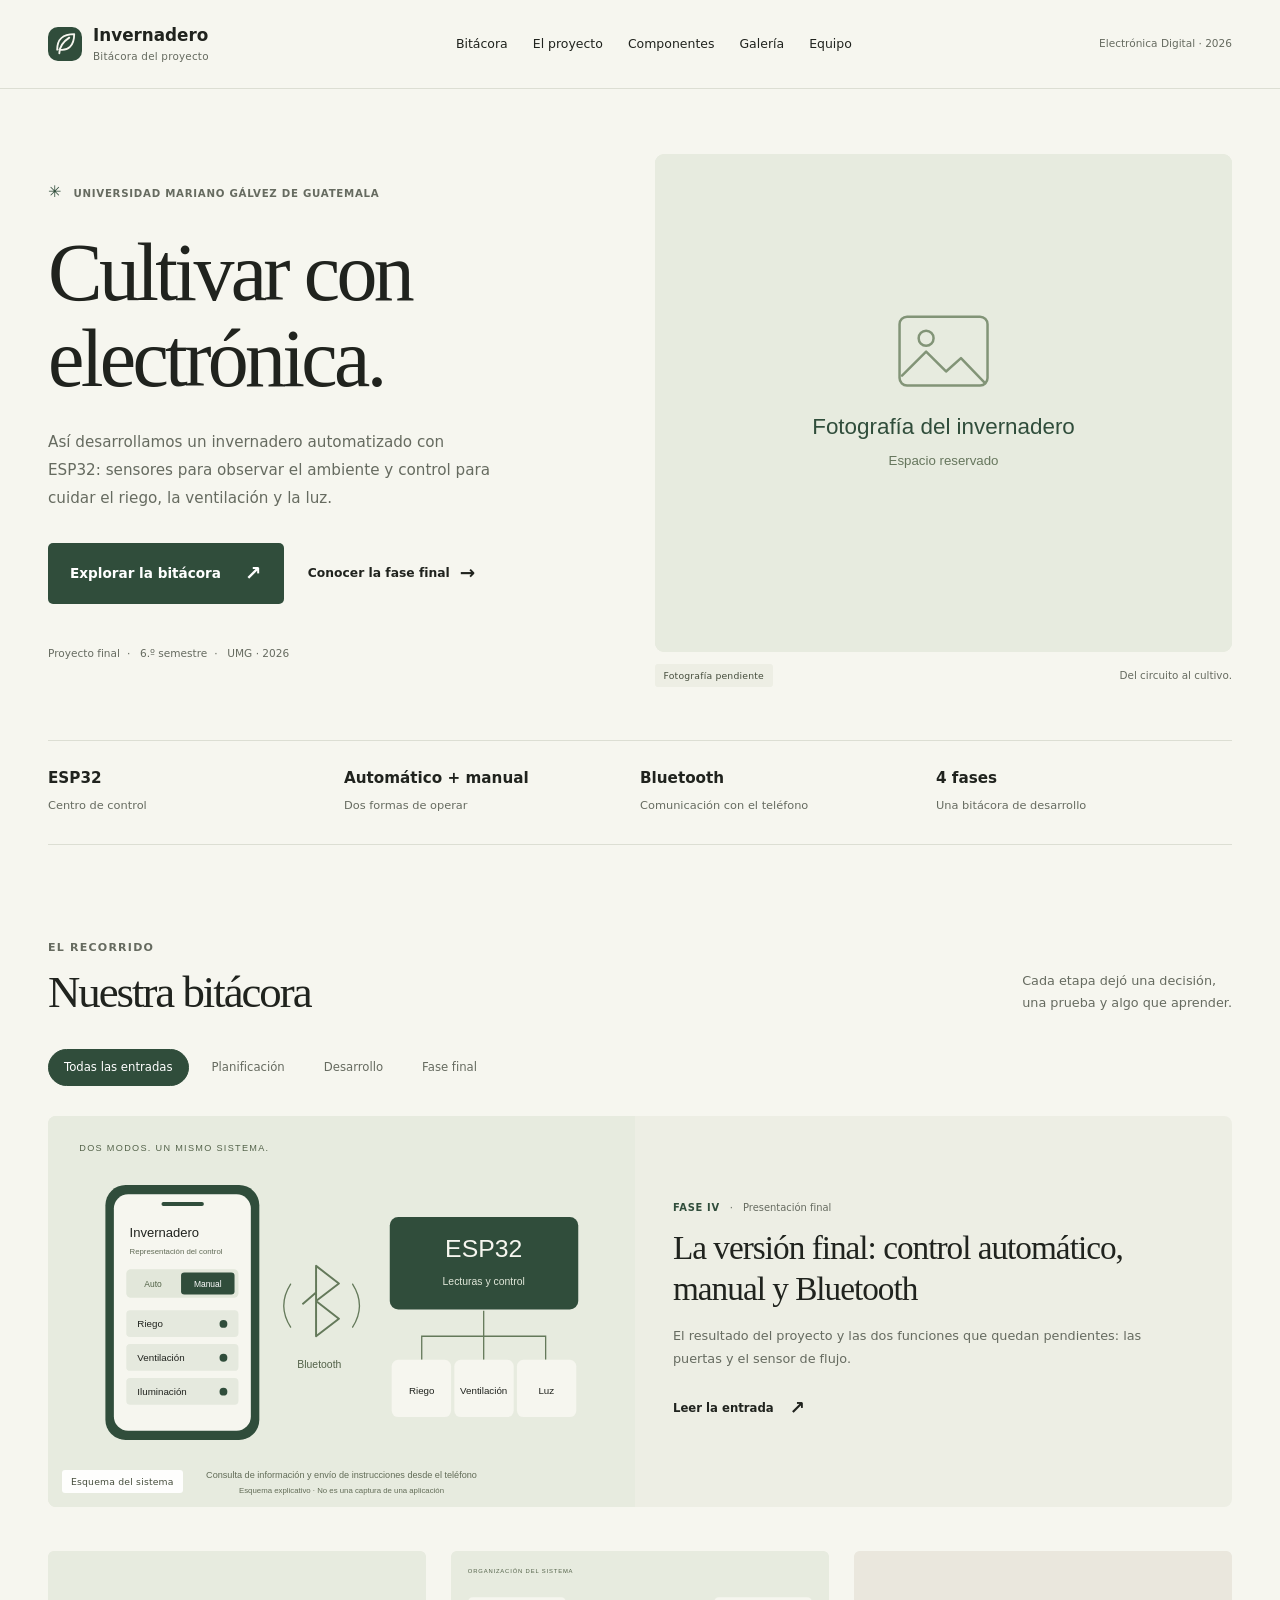
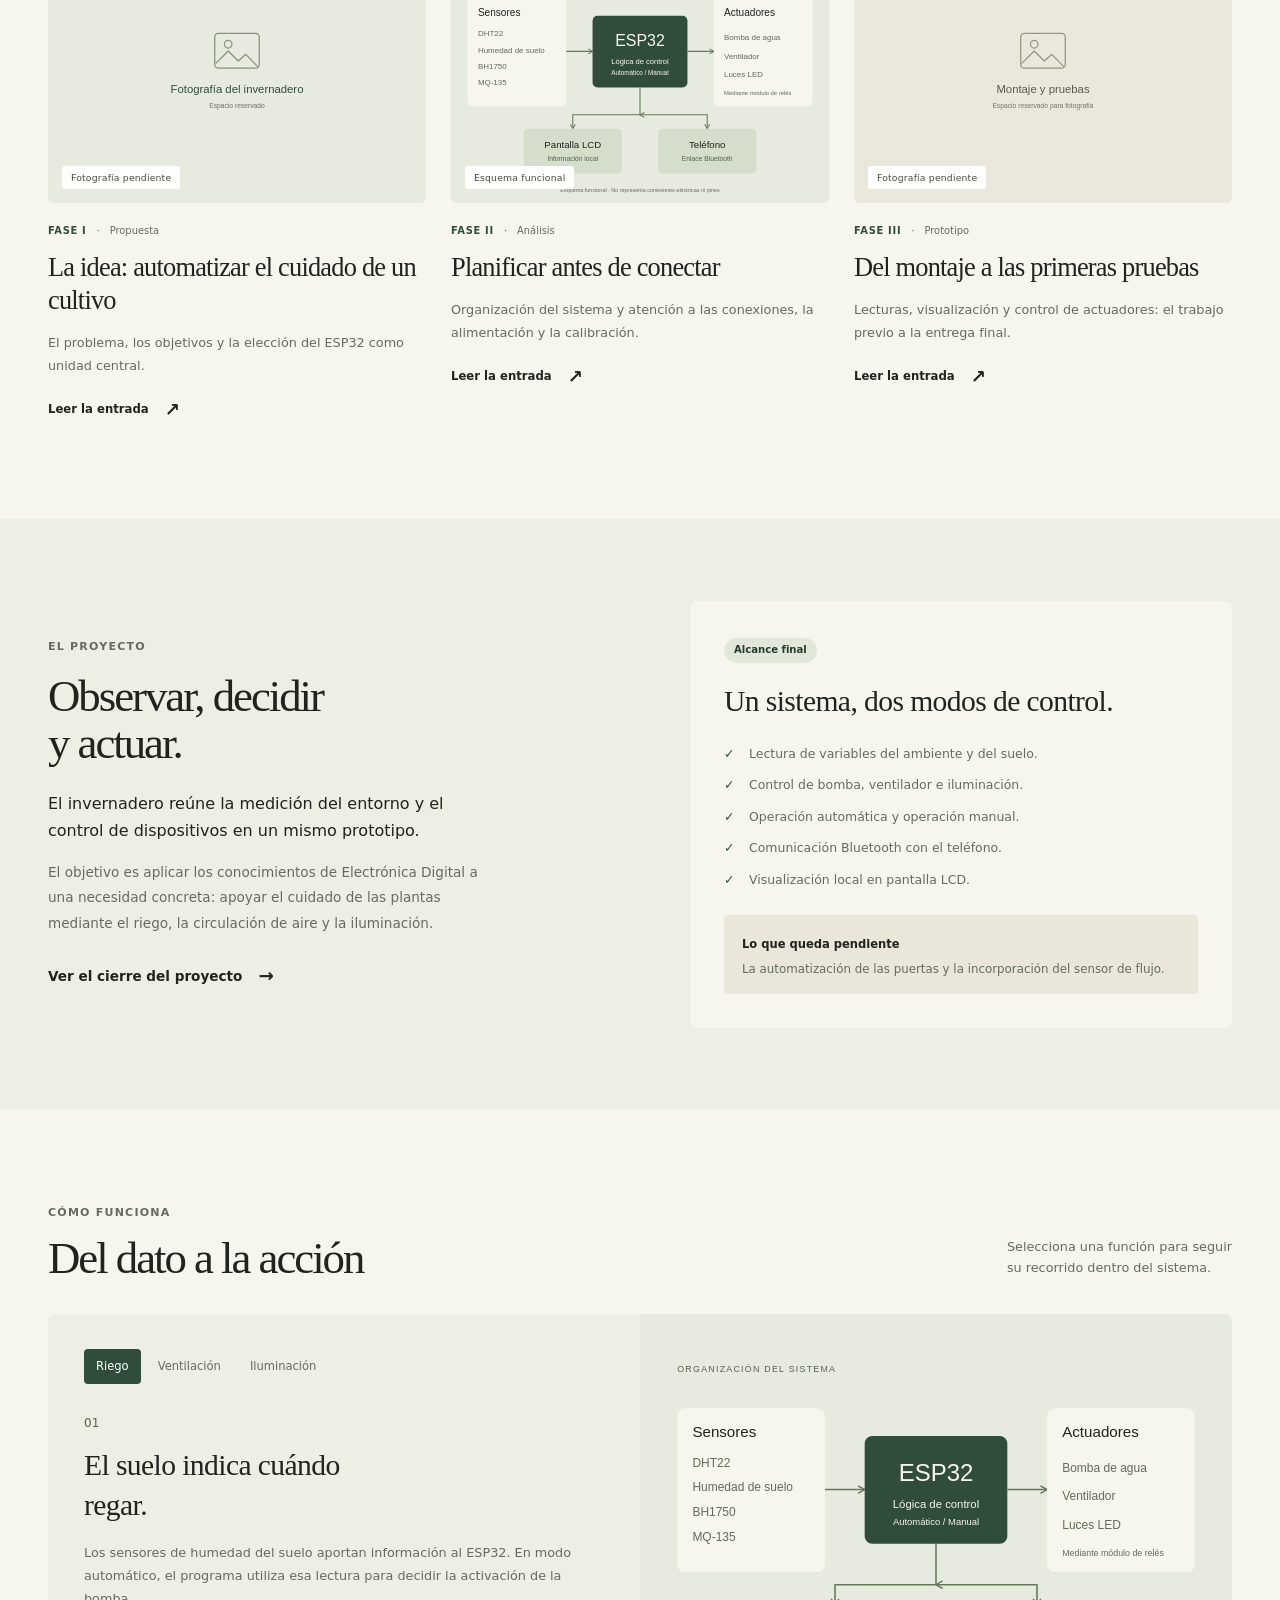
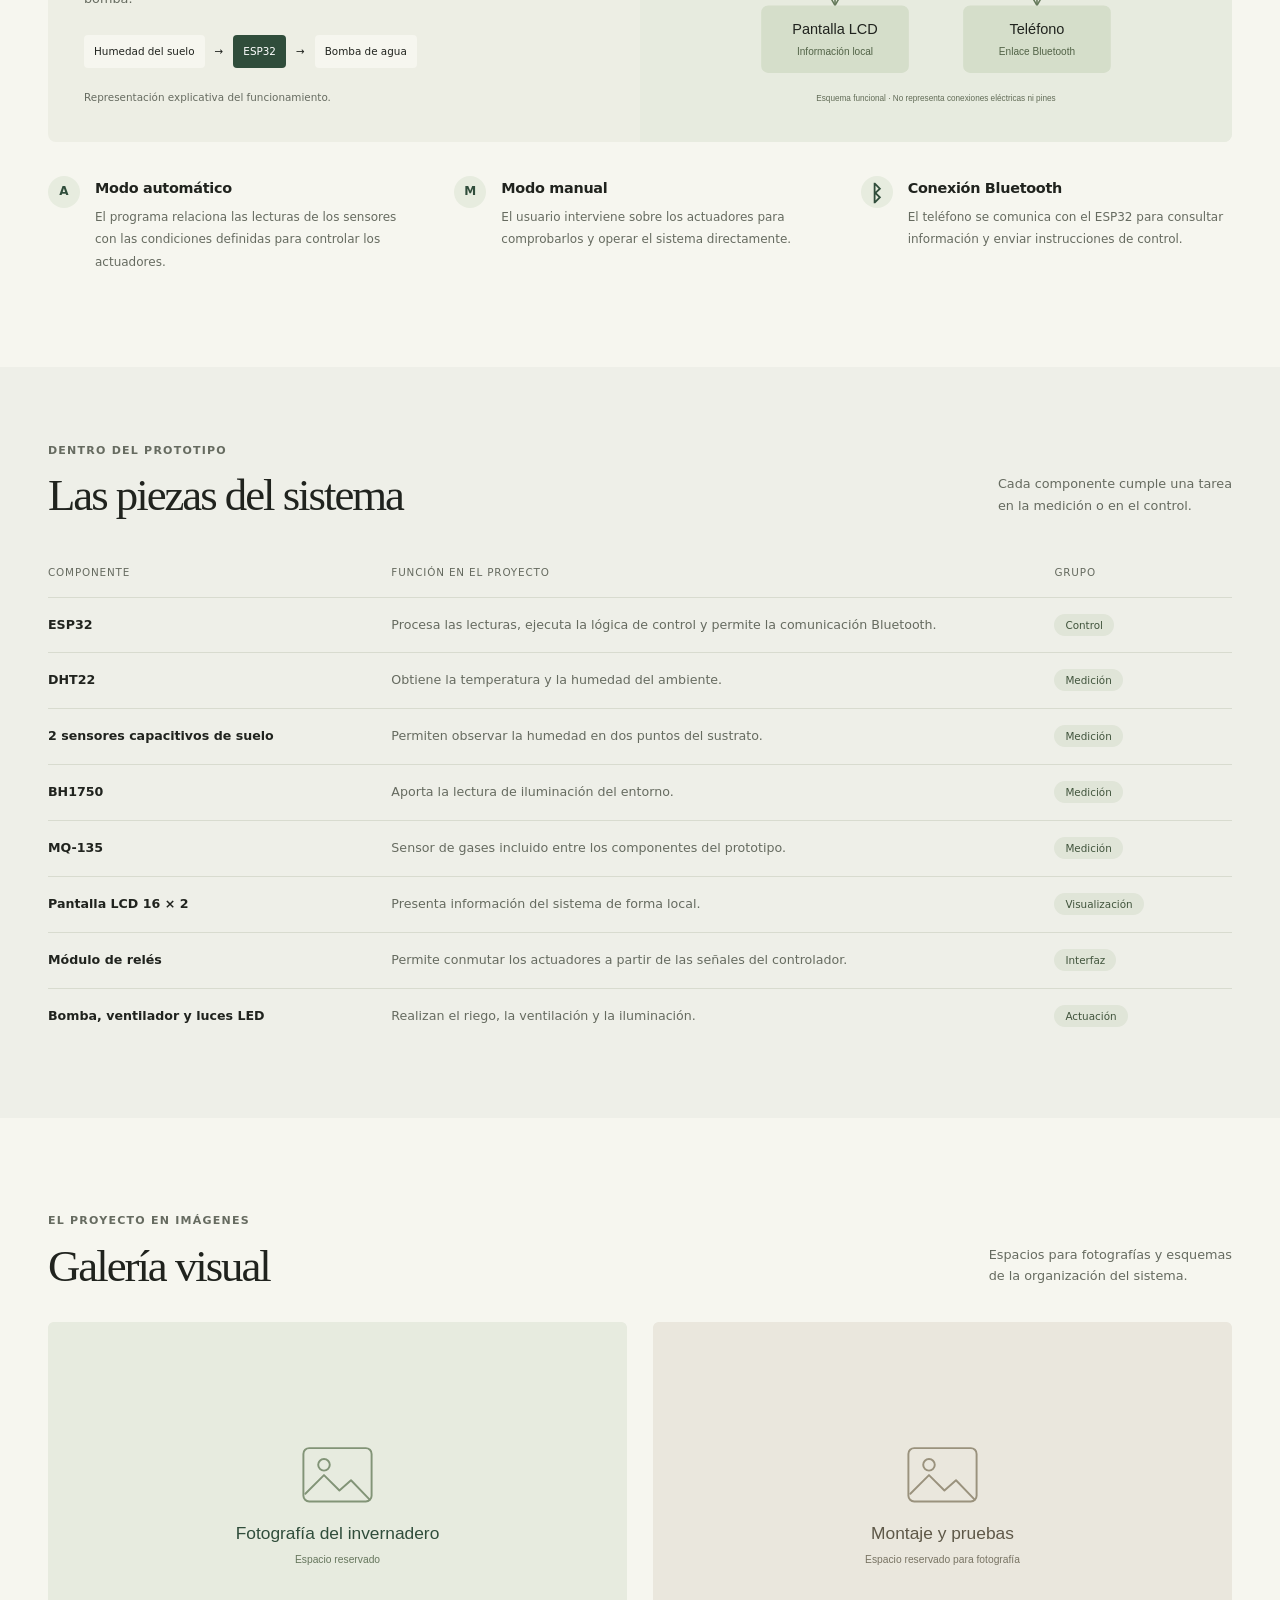
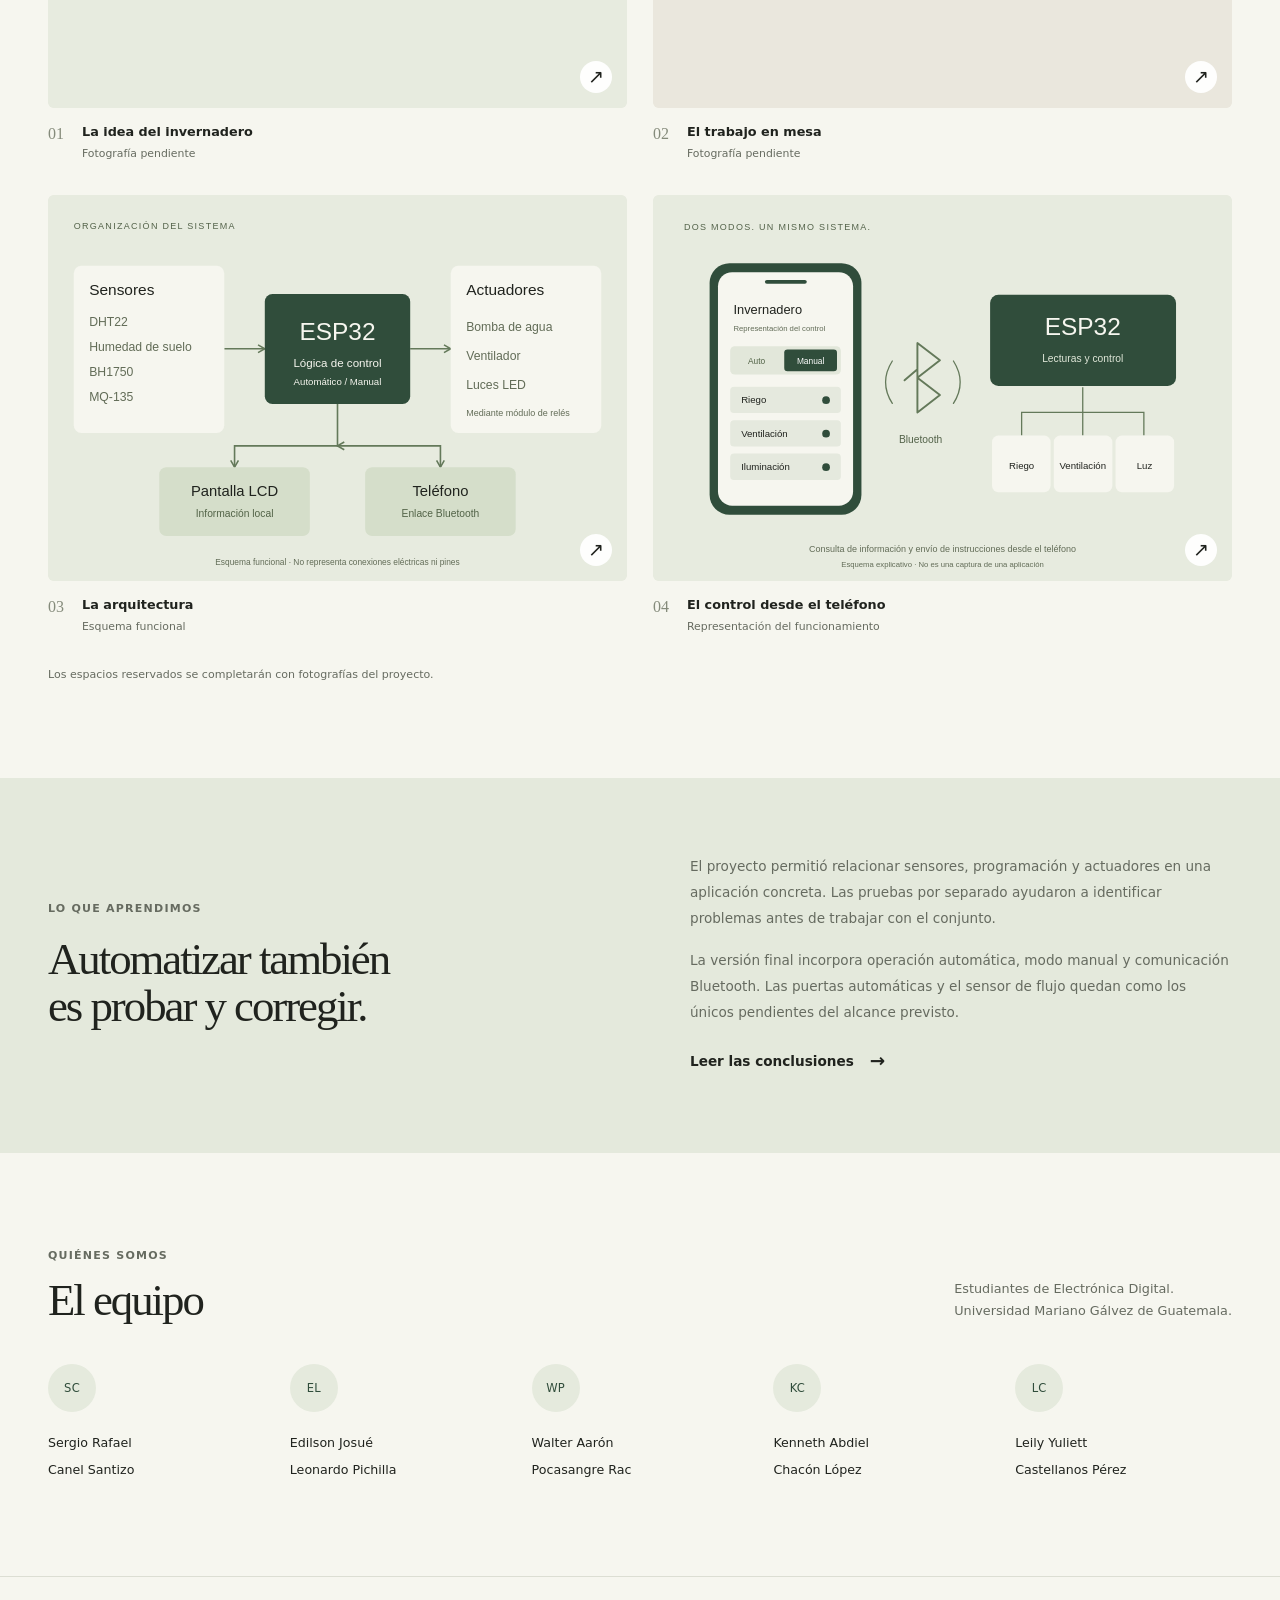
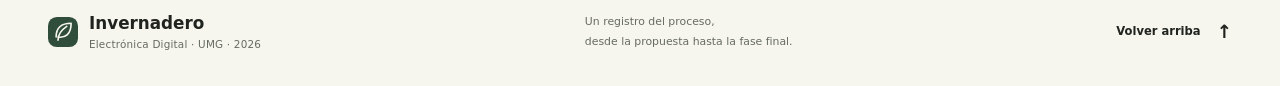
==== index.html @ d3a02419 "primer commit" ====
<!doctype html>
<html lang="es">
<head>
  <meta charset="utf-8">
  <meta name="viewport" content="width=device-width, initial-scale=1">
  <meta name="description" content="Bitácora del invernadero automatizado con ESP32: desarrollo, sensores, riego, ventilación, iluminación, modo manual y control por Bluetooth. Proyecto de Electrónica Digital, UMG.">
  <meta name="theme-color" content="#f6f6ef">
  <title>Invernadero automatizado | Bitácora del proyecto</title>
  <link rel="icon" type="image/svg+xml" href="assets/img/favicon.svg">
  <link rel="stylesheet" href="assets/styles.css">
  <script src="assets/app.js" defer></script>
</head>
<body>
  <a class="skip-link" href="#contenido">Saltar al contenido</a>
  <header class="site-header">
    <div class="container header-inner">
      <a class="brand" href="index.html" aria-label="Invernadero, inicio"><img src="assets/img/favicon.svg" width="34" height="34" alt=""><span>Invernadero<span class="brand-sub">Bitácora del proyecto</span></span></a>
      <button class="menu-toggle" type="button" aria-label="Abrir menú" aria-expanded="false" aria-controls="nav-principal"><span></span><span></span></button>
      <nav class="main-nav" id="nav-principal" aria-label="Principal">
        <a href="#bitacora">Bitácora</a><a href="#proyecto">El proyecto</a><a href="#componentes">Componentes</a><a href="#galeria">Galería</a><a href="#equipo">Equipo</a>
      </nav>
      <span class="header-note">Electrónica Digital · 2026</span>
    </div>
  </header>
  <main id="contenido">
    <section class="hero container" aria-labelledby="hero-title">
      <div class="hero-copy">
        <p class="eyebrow"><span class="small-leaf" aria-hidden="true">✳</span> Universidad Mariano Gálvez de Guatemala</p>
        <h1 id="hero-title">Cultivar con<br>electrónica.</h1>
        <p class="hero-description">Así desarrollamos un invernadero automatizado con ESP32: sensores para observar el ambiente y control para cuidar el riego, la ventilación y la luz.</p>
        <div class="hero-actions"><a class="button" href="#bitacora">Explorar la bitácora <span aria-hidden="true">↗</span></a><a class="text-link" href="fase-iv.html">Conocer la fase final <span aria-hidden="true">→</span></a></div>
        <div class="hero-meta"><span>Proyecto final</span><span>6.º semestre</span><span>UMG · 2026</span></div>
      </div>
      <figure class="hero-visual">
        <img src="assets/img/foto-invernadero.svg" alt="Espacio reservado para una fotografía real del invernadero." width="900" height="600" fetchpriority="high">
        <figcaption><span class="image-label">Fotografía pendiente</span><span>Del circuito al cultivo.</span></figcaption>
      </figure>
    </section>
    <div class="project-strip container" aria-label="Claves del proyecto">
      <div><strong>ESP32</strong><span>Centro de control</span></div>
      <div><strong>Automático + manual</strong><span>Dos formas de operar</span></div>
      <div><strong>Bluetooth</strong><span>Comunicación con el teléfono</span></div>
      <div><strong>4 fases</strong><span>Una bitácora de desarrollo</span></div>
    </div>

    <section class="section container" id="bitacora" aria-labelledby="bitacora-title">
      <div class="section-heading"><div><p class="eyebrow">El recorrido</p><h2 id="bitacora-title">Nuestra bitácora</h2></div><p>Cada etapa dejó una decisión,<br>una prueba y algo que aprender.</p></div>
      <div class="filters" role="group" aria-label="Filtrar entradas por etapa"><button type="button" class="filter active" data-filter="todas" aria-pressed="true">Todas las entradas</button><button type="button" class="filter" data-filter="planificacion" aria-pressed="false">Planificación</button><button type="button" class="filter" data-filter="desarrollo" aria-pressed="false">Desarrollo</button><button type="button" class="filter" data-filter="final" aria-pressed="false">Fase final</button></div>
      <p class="sr-only" id="filter-status" aria-live="polite"></p>
      <div class="post-grid">
        <article class="post-card featured" data-category="final">
          <a class="post-image" href="fase-iv.html" tabindex="-1" aria-hidden="true"><img src="assets/img/control-bluetooth.svg" alt="" width="900" height="600" loading="lazy"><span class="image-label">Esquema del sistema</span></a>
          <div class="post-body"><div class="post-meta"><span>Fase IV</span><span>Presentación final</span></div><h3><a href="fase-iv.html">La versión final: control automático, manual y Bluetooth</a></h3><p>El resultado del proyecto y las dos funciones que quedan pendientes: las puertas y el sensor de flujo.</p><a class="read-link" href="fase-iv.html">Leer la entrada <span aria-hidden="true">↗</span></a></div>
        </article>
        <article class="post-card" data-category="planificacion">
          <a class="post-image" href="fase-i.html" tabindex="-1" aria-hidden="true"><img src="assets/img/foto-invernadero.svg" alt="" width="900" height="600" loading="lazy"><span class="image-label">Fotografía pendiente</span></a>
          <div class="post-body"><div class="post-meta"><span>Fase I</span><span>Propuesta</span></div><h3><a href="fase-i.html">La idea: automatizar el cuidado de un cultivo</a></h3><p>El problema, los objetivos y la elección del ESP32 como unidad central.</p><a class="read-link" href="fase-i.html">Leer la entrada <span aria-hidden="true">↗</span></a></div>
        </article>
        <article class="post-card" data-category="planificacion">
          <a class="post-image" href="fase-ii.html" tabindex="-1" aria-hidden="true"><img src="assets/img/arquitectura.svg" alt="" width="900" height="600" loading="lazy"><span class="image-label">Esquema funcional</span></a>
          <div class="post-body"><div class="post-meta"><span>Fase II</span><span>Análisis</span></div><h3><a href="fase-ii.html">Planificar antes de conectar</a></h3><p>Organización del sistema y atención a las conexiones, la alimentación y la calibración.</p><a class="read-link" href="fase-ii.html">Leer la entrada <span aria-hidden="true">↗</span></a></div>
        </article>
        <article class="post-card" data-category="desarrollo">
          <a class="post-image" href="fase-iii.html" tabindex="-1" aria-hidden="true"><img src="assets/img/foto-pruebas.svg" alt="" width="900" height="600" loading="lazy"><span class="image-label">Fotografía pendiente</span></a>
          <div class="post-body"><div class="post-meta"><span>Fase III</span><span>Prototipo</span></div><h3><a href="fase-iii.html">Del montaje a las primeras pruebas</a></h3><p>Lecturas, visualización y control de actuadores: el trabajo previo a la entrega final.</p><a class="read-link" href="fase-iii.html">Leer la entrada <span aria-hidden="true">↗</span></a></div>
        </article>
      </div>
    </section>

    <section class="project-section" id="proyecto" aria-labelledby="proyecto-title">
      <div class="container project-layout">
        <div><p class="eyebrow">El proyecto</p><h2 id="proyecto-title">Observar, decidir<br>y actuar.</h2><p class="section-intro">El invernadero reúne la medición del entorno y el control de dispositivos en un mismo prototipo.</p><p>El objetivo es aplicar los conocimientos de Electrónica Digital a una necesidad concreta: apoyar el cuidado de las plantas mediante el riego, la circulación de aire y la iluminación.</p><a class="text-link" href="fase-iv.html">Ver el cierre del proyecto <span aria-hidden="true">→</span></a></div>
        <div class="project-summary"><span class="pill">Alcance final</span><h3>Un sistema, dos modos de control.</h3><ul class="check-list"><li>Lectura de variables del ambiente y del suelo.</li><li>Control de bomba, ventilador e iluminación.</li><li>Operación automática y operación manual.</li><li>Comunicación Bluetooth con el teléfono.</li><li>Visualización local en pantalla LCD.</li></ul><div class="pending-note"><strong>Lo que queda pendiente</strong><p>La automatización de las puertas y la incorporación del sensor de flujo.</p></div></div>
      </div>
    </section>

    <section class="section container" id="funcionamiento" aria-labelledby="funcionamiento-title">
      <div class="section-heading"><div><p class="eyebrow">Cómo funciona</p><h2 id="funcionamiento-title">Del dato a la acción</h2></div><p>Selecciona una función para seguir<br>su recorrido dentro del sistema.</p></div>
      <div class="system-demo" data-system="riego">
        <div class="system-content"><div class="system-tabs" role="group" aria-label="Funciones del sistema"><button type="button" class="system-tab active" data-system="riego" aria-pressed="true">Riego</button><button type="button" class="system-tab" data-system="aire" aria-pressed="false">Ventilación</button><button type="button" class="system-tab" data-system="luz" aria-pressed="false">Iluminación</button></div><div id="system-description" aria-live="polite"><span class="step-number" aria-hidden="true">01</span><h3 id="system-title">El suelo indica cuándo regar.</h3><p id="system-copy">Los sensores de humedad del suelo aportan información al ESP32. En modo automático, el programa utiliza esa lectura para decidir la activación de la bomba.</p></div><div class="signal-path" aria-label="Secuencia de riego"><span id="signal-input">Humedad del suelo</span><span aria-hidden="true">→</span><strong>ESP32</strong><span aria-hidden="true">→</span><span id="signal-output">Bomba de agua</span></div><p class="demo-note">Representación explicativa del funcionamiento.</p></div>
        <div class="system-visual"><img src="assets/img/arquitectura.svg" width="900" height="600" alt="Esquema: sensores conectados al ESP32; el controlador se comunica con los actuadores, la pantalla LCD y el teléfono por Bluetooth." loading="lazy"></div>
      </div>
      <div class="mode-grid"><article><span class="mode-icon" aria-hidden="true">A</span><div><h3>Modo automático</h3><p>El programa relaciona las lecturas de los sensores con las condiciones definidas para controlar los actuadores.</p></div></article><article><span class="mode-icon" aria-hidden="true">M</span><div><h3>Modo manual</h3><p>El usuario interviene sobre los actuadores para comprobarlos y operar el sistema directamente.</p></div></article><article><span class="mode-icon bluetooth-icon" aria-hidden="true">ᛒ</span><div><h3>Conexión Bluetooth</h3><p>El teléfono se comunica con el ESP32 para consultar información y enviar instrucciones de control.</p></div></article></div>
    </section>

    <section class="components-section" id="componentes" aria-labelledby="componentes-title"><div class="container">
      <div class="section-heading"><div><p class="eyebrow">Dentro del prototipo</p><h2 id="componentes-title">Las piezas del sistema</h2></div><p>Cada componente cumple una tarea<br>en la medición o en el control.</p></div>
      <div class="component-table-wrap"><table class="component-table"><caption class="sr-only">Componentes principales del invernadero automatizado</caption><thead><tr><th scope="col">Componente</th><th scope="col">Función en el proyecto</th><th scope="col">Grupo</th></tr></thead><tbody>
      <tr><th scope="row">ESP32</th><td>Procesa las lecturas, ejecuta la lógica de control y permite la comunicación Bluetooth.</td><td><span class="category-tag">Control</span></td></tr>
      <tr><th scope="row">DHT22</th><td>Obtiene la temperatura y la humedad del ambiente.</td><td><span class="category-tag">Medición</span></td></tr>
      <tr><th scope="row">2 sensores capacitivos de suelo</th><td>Permiten observar la humedad en dos puntos del sustrato.</td><td><span class="category-tag">Medición</span></td></tr>
      <tr><th scope="row">BH1750</th><td>Aporta la lectura de iluminación del entorno.</td><td><span class="category-tag">Medición</span></td></tr>
      <tr><th scope="row">MQ-135</th><td>Sensor de gases incluido entre los componentes del prototipo.</td><td><span class="category-tag">Medición</span></td></tr>
      <tr><th scope="row">Pantalla LCD 16 × 2</th><td>Presenta información del sistema de forma local.</td><td><span class="category-tag">Visualización</span></td></tr>
      <tr><th scope="row">Módulo de relés</th><td>Permite conmutar los actuadores a partir de las señales del controlador.</td><td><span class="category-tag">Interfaz</span></td></tr>
      <tr><th scope="row">Bomba, ventilador y luces LED</th><td>Realizan el riego, la ventilación y la iluminación.</td><td><span class="category-tag">Actuación</span></td></tr>
      </tbody></table></div>
    </div></section>

    <section class="section container" id="galeria" aria-labelledby="galeria-title">
      <div class="section-heading"><div><p class="eyebrow">El proyecto en imágenes</p><h2 id="galeria-title">Galería visual</h2></div><p>Espacios para fotografías y esquemas<br>de la organización del sistema.</p></div>
      <div class="gallery-grid">
        <figure><a class="gallery-link" href="assets/img/foto-invernadero.svg" data-gallery data-caption="Fotografía del invernadero · Espacio reservado."><img src="assets/img/foto-invernadero.svg" width="900" height="600" alt="Espacio reservado para una fotografía real del invernadero." loading="lazy"><span class="zoom-label" aria-hidden="true">↗</span></a><figcaption><span class="gallery-number">01</span><div><strong>La idea del invernadero</strong><span>Fotografía pendiente</span></div></figcaption></figure>
        <figure><a class="gallery-link" href="assets/img/foto-pruebas.svg" data-gallery data-caption="Montaje y pruebas · Espacio reservado para fotografía."><img src="assets/img/foto-pruebas.svg" width="900" height="600" alt="Espacio reservado para una fotografía del montaje y las pruebas." loading="lazy"><span class="zoom-label" aria-hidden="true">↗</span></a><figcaption><span class="gallery-number">02</span><div><strong>El trabajo en mesa</strong><span>Fotografía pendiente</span></div></figcaption></figure>
        <figure><a class="gallery-link" href="assets/img/arquitectura.svg" data-gallery data-caption="Organización del sistema · Esquema funcional, no diagrama de cableado."><img src="assets/img/arquitectura.svg" width="900" height="600" alt="Sensores, ESP32, actuadores, LCD y enlace Bluetooth organizados en un esquema funcional." loading="lazy"><span class="zoom-label" aria-hidden="true">↗</span></a><figcaption><span class="gallery-number">03</span><div><strong>La arquitectura</strong><span>Esquema funcional</span></div></figcaption></figure>
        <figure><a class="gallery-link" href="assets/img/control-bluetooth.svg" data-gallery data-caption="Control manual y Bluetooth · Representación de las funciones; no es una captura de una aplicación."><img src="assets/img/control-bluetooth.svg" width="900" height="600" alt="Esquema de un teléfono conectado por Bluetooth al ESP32 para consultar información y controlar riego, ventilación y luz." loading="lazy"><span class="zoom-label" aria-hidden="true">↗</span></a><figcaption><span class="gallery-number">04</span><div><strong>El control desde el teléfono</strong><span>Representación del funcionamiento</span></div></figcaption></figure>
      </div>
      <p class="gallery-note">Los espacios reservados se completarán con fotografías del proyecto.</p>
    </section>

    <section class="closing-section"><div class="container closing-layout"><div><p class="eyebrow">Lo que aprendimos</p><h2>Automatizar también<br>es probar y corregir.</h2></div><div><p>El proyecto permitió relacionar sensores, programación y actuadores en una aplicación concreta. Las pruebas por separado ayudaron a identificar problemas antes de trabajar con el conjunto.</p><p>La versión final incorpora operación automática, modo manual y comunicación Bluetooth. Las puertas automáticas y el sensor de flujo quedan como los únicos pendientes del alcance previsto.</p><a class="text-link" href="fase-iv.html#conclusiones">Leer las conclusiones <span aria-hidden="true">→</span></a></div></div></section>

    <section class="section container team-section" id="equipo" aria-labelledby="equipo-title"><div class="section-heading"><div><p class="eyebrow">Quiénes somos</p><h2 id="equipo-title">El equipo</h2></div><p>Estudiantes de Electrónica Digital.<br>Universidad Mariano Gálvez de Guatemala.</p></div><ul class="team-list"><li><span aria-hidden="true">SC</span><strong>Sergio Rafael<br>Canel Santizo</strong></li><li><span aria-hidden="true">EL</span><strong>Edilson Josué<br>Leonardo Pichilla</strong></li><li><span aria-hidden="true">WP</span><strong>Walter Aarón<br>Pocasangre Rac</strong></li><li><span aria-hidden="true">KC</span><strong>Kenneth Abdiel<br>Chacón López</strong></li><li><span aria-hidden="true">LC</span><strong>Leily Yuliett<br>Castellanos Pérez</strong></li></ul></section>
  </main>
  <footer class="site-footer"><div class="container footer-inner"><a class="brand" href="index.html"><img src="assets/img/favicon.svg" width="30" height="30" alt=""><span>Invernadero<span class="brand-sub">Electrónica Digital · UMG · 2026</span></span></a><p>Un registro del proceso,<br>desde la propuesta hasta la fase final.</p><a class="text-link" href="#contenido">Volver arriba <span aria-hidden="true">↑</span></a></div></footer>
  <dialog class="lightbox" aria-labelledby="lightbox-caption"><div class="lightbox-toolbar"><span id="lightbox-count"></span><button type="button" class="lightbox-close" aria-label="Cerrar imagen">Cerrar <span aria-hidden="true">×</span></button></div><img id="lightbox-image" alt=""><div class="lightbox-bottom"><button type="button" class="lightbox-prev" aria-label="Imagen anterior">←</button><p id="lightbox-caption"></p><button type="button" class="lightbox-next" aria-label="Imagen siguiente">→</button></div></dialog>
</body>
</html>
---- assets/styles.css ----
:root{--ink:#20231e;--muted:#666b60;--green:#304d3b;--green-dark:#253d2e;--paper:#f6f6ef;--cream:#edeee4;--line:#dcded3;--white:#fff;--serif:Georgia,'Times New Roman',serif;--sans:system-ui,-apple-system,BlinkMacSystemFont,'Segoe UI',sans-serif}
*{box-sizing:border-box}html{scroll-behavior:smooth;scroll-padding-top:100px}body{margin:0;color:var(--ink);background:var(--paper);font-family:var(--sans);font-size:16px;line-height:1.65}img{display:block;max-width:100%;height:auto}a{color:inherit;text-decoration:none}button{font:inherit;color:inherit;cursor:pointer}button,a{-webkit-tap-highlight-color:transparent}button:focus-visible,a:focus-visible,summary:focus-visible{outline:3px solid #786125;outline-offset:5px}button:disabled{cursor:default}h1,h2,h3,p,figure{margin:0}h1,h2,h3{color:#20231e}h1,h2{font-family:var(--serif);font-weight:400;line-height:1.06;letter-spacing:-.045em}h1{font-size:clamp(3.7rem,6.4vw,6.25rem)}h2{font-size:clamp(2.3rem,3.5vw,3.35rem)}h3{font-size:1.2rem;line-height:1.35;letter-spacing:-.02em}p{color:var(--muted)}.container{width:min(1240px,calc(100% - 96px));margin-inline:auto}.section{padding-block:94px}.eyebrow{font-size:.69rem;font-weight:650;letter-spacing:.11em;text-transform:uppercase;color:var(--muted);margin-bottom:22px}.text-link,.read-link{display:inline-flex;align-items:center;gap:16px;font-size:.85rem;font-weight:600}.text-link:hover,.read-link:hover{color:var(--green);text-decoration:underline;text-underline-offset:5px}.text-link span,.read-link span{font-size:1.15rem}.button{display:inline-flex;align-items:center;justify-content:center;gap:24px;background:var(--green);color:white;padding:14px 22px;border-radius:5px;font-size:.85rem;font-weight:550;transition:background .2s}.button:hover{background:var(--green-dark)}.button span{font-size:1.25rem}.skip-link{position:fixed;top:8px;left:8px;transform:translateY(-150%);padding:10px 18px;background:var(--green);color:#fff;z-index:100}.skip-link:focus{transform:none}.sr-only{position:absolute;width:1px;height:1px;padding:0;margin:-1px;overflow:hidden;clip:rect(0,0,0,0);white-space:nowrap;border:0}[hidden]{display:none!important}
.site-header{background:rgba(246,246,239,.97);position:sticky;top:0;z-index:20;border-bottom:1px solid var(--line)}.header-inner{display:flex;align-items:center;justify-content:space-between;gap:24px;min-height:88px}.brand{display:inline-flex;align-items:center;gap:11px;font-size:1.05rem;font-weight:650;line-height:1.2}.brand-sub{display:block;font-size:.65rem;font-weight:400;color:var(--muted);margin-top:5px;letter-spacing:.02em}.main-nav{display:flex;align-items:center;gap:25px;font-size:.78rem}.main-nav a{padding-block:10px}.main-nav a:hover{color:var(--green);text-decoration:underline;text-underline-offset:6px}.header-note{font-size:.66rem;color:var(--muted)}.menu-toggle{display:none;border:0;background:none;padding:10px}.menu-toggle span{display:block;width:22px;height:2px;background:var(--ink);margin:5px}
.hero{display:grid;grid-template-columns:1fr 1.03fr;gap:46px;align-items:center;padding-block:65px 53px}.hero-copy{padding-block:20px}.hero .eyebrow{font-size:.64rem;letter-spacing:.07em;margin-bottom:24px}.small-leaf{color:var(--green);font-size:1rem;margin-right:7px}.hero-description{max-width:450px;margin-top:25px;font-size:.95rem;line-height:1.85}.hero-actions{display:flex;flex-wrap:wrap;align-items:center;gap:24px;margin-top:30px}.hero-actions .text-link{font-size:.77rem;gap:10px}.hero-meta{display:flex;flex-wrap:wrap;gap:20px;margin-top:41px;font-size:.66rem;color:var(--muted)}.hero-meta span+span{position:relative}.hero-meta span+span:before{content:'·';position:absolute;left:-13px}.hero-visual{position:relative;align-self:stretch;display:flex;flex-direction:column;justify-content:center;min-width:0}.hero-visual>img{aspect-ratio:1.16;object-fit:cover;border-radius:9px;background:#e9ece1;width:100%}.hero-visual figcaption{display:flex;align-items:center;justify-content:space-between;gap:8px;margin-top:12px;color:var(--muted);font-size:.65rem}.image-label{display:inline-block;background:rgba(255,255,255,.94);color:#454d3c;border-radius:3px;padding:4px 9px;font-size:.58rem;letter-spacing:.02em}.hero-visual .image-label{background:var(--cream)}.project-strip{display:grid;grid-template-columns:repeat(4,1fr);padding-block:25px 29px;border-top:1px solid var(--line);border-bottom:1px solid var(--line)}.project-strip div{display:flex;flex-direction:column;gap:5px}.project-strip strong{font-size:.95rem;font-weight:550}.project-strip span{font-size:.71rem;color:var(--muted)}
.section-heading{display:flex;justify-content:space-between;align-items:end;gap:35px;margin-bottom:32px}.section-heading .eyebrow{margin-bottom:12px}.section-heading>p{font-size:.8rem;line-height:1.7;max-width:350px;margin-bottom:3px}.filters{display:flex;flex-wrap:wrap;gap:7px;margin-block:30px}.filter{border:1px solid transparent;background:none;font-size:.73rem;padding:8px 15px;border-radius:30px;color:var(--muted)}.filter.active{border-color:var(--green);background:var(--green);color:white}.filter:not(.active):hover{background:var(--cream)}.post-grid{display:grid;grid-template-columns:repeat(3,1fr);gap:30px 25px}.post-card{min-width:0}.post-card.featured{grid-column:1/-1;display:grid;grid-template-columns:1.05fr 1fr;gap:38px;margin-bottom:14px;align-items:center;background:var(--cream);border-radius:8px;overflow:hidden}.post-image{display:block;position:relative;overflow:hidden;background:var(--cream);border-radius:6px}.post-image img{aspect-ratio:1.5;object-fit:cover;width:100%;transition:transform .5s}.post-card:hover .post-image img{transform:scale(1.025)}.post-image .image-label{position:absolute;bottom:14px;left:14px}.post-body{padding-top:20px}.featured .post-image{border-radius:0}.featured .post-body{padding:28px 42px 28px 0}.post-meta{display:flex;gap:10px;align-items:center;color:var(--muted);font-size:.62rem;margin-bottom:11px}.post-meta span:first-child{font-weight:650;letter-spacing:.07em;text-transform:uppercase;color:var(--green)}.post-meta span+span:before{content:'·';margin-right:10px}.post-body h3{font-family:var(--serif);font-size:1.65rem;font-weight:400;line-height:1.25;letter-spacing:-.03em}.featured h3{font-size:clamp(1.9rem,2.6vw,2.65rem);max-width:480px}.post-body h3 a:hover{text-decoration:underline;text-underline-offset:4px;text-decoration-thickness:1px}.post-body>p{font-size:.8rem;line-height:1.8;margin-top:14px}.read-link{margin-top:18px;font-size:.73rem}.featured .read-link{margin-top:23px}
.project-section{background:var(--cream);padding-block:82px}.project-layout{display:grid;grid-template-columns:1fr 1fr;gap:100px;align-items:center}.project-layout .eyebrow{margin-bottom:16px}.section-intro{font-size:1rem;margin-top:24px;color:var(--ink);max-width:430px}.project-layout>div>p:not(.eyebrow):not(.section-intro){font-size:.85rem;margin-top:16px;max-width:450px;line-height:1.85}.project-layout .text-link{margin-top:25px}.project-summary{padding:34px;background:var(--paper);border-radius:7px}.pill{display:inline-block;padding:4px 10px;background:#e1e7d9;color:var(--green-dark);border-radius:20px;font-size:.63rem;font-weight:600}.project-summary h3{font-family:var(--serif);font-size:1.85rem;font-weight:400;margin-top:19px}.check-list{padding:0;list-style:none;margin:22px 0 25px}.check-list li{position:relative;padding-left:25px;font-size:.78rem;margin-block:11px;color:var(--muted)}.check-list li:before{content:'✓';position:absolute;left:0;color:var(--green);font-weight:bold}.pending-note{background:#eae6d9;padding:15px 18px;border-radius:4px}.pending-note strong{font-size:.72rem}.pending-note p{font-size:.74rem;margin-top:3px}
.system-demo{display:grid;grid-template-columns:1fr 1fr;background:var(--cream);border-radius:8px;overflow:hidden}.system-content{padding:35px 36px}.system-tabs{display:flex;gap:5px;flex-wrap:wrap;margin-bottom:30px}.system-tab{border:0;background:transparent;color:var(--muted);font-size:.72rem;padding:8px 12px;border-radius:4px}.system-tab.active{background:var(--green);color:#fff}.step-number{color:#526749;font-size:.75rem;display:block;margin-bottom:12px}.system-content h3{font-family:var(--serif);font-size:1.85rem;font-weight:400;max-width:320px}.system-content p{font-size:.8rem;line-height:1.8;margin-top:15px}.signal-path{display:flex;flex-wrap:wrap;align-items:center;gap:10px;margin-top:25px;font-size:.65rem}.signal-path>span:not([aria-hidden]),.signal-path>strong{background:var(--paper);padding:8px 10px;border-radius:4px}.signal-path>strong{background:var(--green);color:#fff;font-weight:500}.system-content .demo-note{font-size:.65rem;margin-top:20px}.system-visual{display:flex;align-items:center;background:#e7ebdf;padding:12px}.system-visual img{width:100%}.mode-grid{display:grid;grid-template-columns:repeat(3,1fr);gap:35px;margin-top:34px}.mode-grid article{display:flex;gap:15px;align-items:flex-start}.mode-icon{flex:none;display:grid;place-items:center;background:#e7ecdf;border-radius:50%;width:32px;height:32px;font-size:.75rem;font-weight:600;color:var(--green)}.bluetooth-icon{font-size:1.35rem}.mode-grid h3{font-size:.9rem;font-weight:600;margin-top:3px}.mode-grid p{font-size:.75rem;line-height:1.85;margin-top:8px}
.components-section{background:#eeefe8;padding-block:75px}.component-table-wrap{overflow:auto}.component-table{width:100%;border-collapse:collapse;text-align:left;min-width:560px;font-size:.79rem}.component-table thead th{font-size:.65rem;font-weight:500;letter-spacing:.08em;text-transform:uppercase;color:var(--muted);padding:13px 20px 15px 0}.component-table tbody th,.component-table td{padding:17px 25px 17px 0;border-top:1px solid #d8dbcf;vertical-align:middle}.component-table tbody th{font-weight:550;width:29%}.component-table td{color:var(--muted)}.component-table td:last-child{padding-right:0;width:15%}.category-tag{font-size:.65rem;background:#e0e5d8;color:#40543c;border-radius:20px;padding:5px 11px;white-space:nowrap}
.gallery-grid{display:grid;grid-template-columns:repeat(2,1fr);gap:32px 26px}.gallery-link{position:relative;display:block;overflow:hidden;border-radius:6px;background:var(--cream);cursor:zoom-in}.gallery-link img{width:100%;aspect-ratio:1.5;object-fit:cover;transition:transform .4s}.gallery-link:hover img{transform:scale(1.02)}.zoom-label{position:absolute;right:15px;bottom:15px;display:grid;place-items:center;width:32px;height:32px;background:rgba(255,255,255,.95);border-radius:50%;font-size:1.2rem}.gallery-grid figcaption{display:flex;align-items:flex-start;gap:18px;margin-top:13px}.gallery-number{color:#858b7b;font-family:var(--serif);font-size:1rem}.gallery-grid figcaption strong{display:block;font-size:.8rem;font-weight:550}.gallery-grid figcaption div>span{display:block;color:var(--muted);font-size:.68rem;margin-top:3px}.gallery-note{font-size:.69rem;margin-top:30px}.closing-section{background:#e4e9dc;padding-block:76px}.closing-layout{display:grid;grid-template-columns:1fr 1fr;gap:100px;align-items:center}.closing-layout .eyebrow{margin-bottom:17px}.closing-layout p:not(.eyebrow){font-size:.85rem;line-height:1.9;margin-bottom:16px}.closing-layout .text-link{margin-top:5px}.team-list{list-style:none;display:grid;grid-template-columns:repeat(5,1fr);padding:0;margin:40px 0 0;gap:25px}.team-list li>span{display:grid;place-items:center;width:48px;height:48px;border-radius:50%;background:#e5eadd;color:var(--green);font-size:.72rem;letter-spacing:.02em;margin-bottom:17px}.team-list strong{font-size:.79rem;font-weight:500;line-height:1.7}.site-footer{border-top:1px solid var(--line);padding-block:35px}.footer-inner{display:flex;justify-content:space-between;align-items:center;gap:30px}.footer-inner>p{font-size:.68rem;line-height:1.8}.footer-inner .text-link{font-size:.72rem}
.lightbox{width:min(1040px,94vw);max-height:94vh;border:0;border-radius:9px;padding:18px 22px;background:var(--paper);color:var(--ink);overflow:auto}.lightbox::backdrop{background:rgba(17,24,16,.82)}.lightbox-toolbar{display:flex;align-items:center;justify-content:space-between;margin-bottom:12px;font-size:.7rem}.lightbox button{border:0;background:var(--cream);border-radius:4px;padding:6px 12px}.lightbox-close{font-size:.75rem}.lightbox-close span{font-size:1.1rem;margin-left:8px}.lightbox>img{max-height:69vh;width:100%;object-fit:contain;background:var(--cream)}.lightbox-bottom{display:flex;gap:20px;align-items:center;justify-content:space-between;margin-top:12px}.lightbox-bottom p{font-size:.72rem;text-align:center}.lightbox-bottom button{flex:none;min-width:36px}
.article-header{max-width:860px;margin:0 auto;padding:60px 0 35px}.breadcrumb{font-size:.72rem;color:var(--muted);margin-bottom:35px}.breadcrumb a:hover{text-decoration:underline}.article-header .eyebrow{margin-bottom:18px}.article-header h1{font-size:clamp(2.8rem,5.2vw,4.6rem);line-height:1.08;max-width:850px}.article-lead{font-size:1.05rem;line-height:1.8;margin-top:24px;max-width:770px}.article-byline{display:flex;flex-wrap:wrap;gap:15px;margin-top:25px;font-size:.68rem;color:var(--muted)}.article-cover{max-width:1000px;margin:0 auto}.article-cover img{width:100%;aspect-ratio:1.9;object-fit:cover;background:var(--cream);border-radius:6px}.article-cover figcaption{font-size:.67rem;margin-top:10px;color:var(--muted)}.article-layout{max-width:1000px;margin:50px auto 70px;display:grid;grid-template-columns:210px 1fr;gap:55px;align-items:start}.article-toc{position:sticky;top:120px;font-size:.73rem}.article-toc strong{font-size:.7rem;font-weight:600}.article-toc ol{list-style:none;padding:0;margin-top:15px}.article-toc li{margin:11px 0;color:var(--muted)}.article-toc a:hover{color:var(--ink);text-decoration:underline;text-underline-offset:4px}.article-content h2{font-family:var(--serif);font-size:2rem;line-height:1.2;letter-spacing:-.025em;margin:40px 0 17px}.article-content h2:first-child{margin-top:0}.article-content p{font-size:.92rem;line-height:1.95;margin-bottom:18px}.article-content ul,.article-content ol{padding-left:22px;color:var(--muted);font-size:.9rem;line-height:1.9;margin:12px 0 23px}.article-content li{margin-block:8px}.article-content strong{color:var(--ink);font-weight:600}.article-callout{padding:22px 25px;background:var(--cream);border-radius:5px;margin-block:25px}.article-callout p{font-size:.85rem;margin:0}.article-content table{border-collapse:collapse;width:100%;font-size:.78rem;margin-block:23px}.article-content th,.article-content td{text-align:left;vertical-align:top;padding:12px 13px;border-bottom:1px solid var(--line);color:var(--muted)}.article-content th{color:var(--ink);font-weight:600;background:var(--cream)}.article-navigation{display:flex;justify-content:space-between;gap:25px;max-width:1000px;margin:0 auto 65px;padding-top:25px;border-top:1px solid var(--line)}.article-navigation a{max-width:46%;font-size:.8rem}.article-navigation a:last-child{text-align:right}.article-navigation span{display:block;font-size:.63rem;color:var(--muted);margin-bottom:5px}.article-navigation a:hover{text-decoration:underline}.article-home{max-width:1000px;margin:0 auto 25px}.article-home .text-link{font-size:.75rem}
.article-cover img[src$=".svg"]{object-fit:contain}
@media(min-width:1500px){.hero{padding-block:80px}.hero-visual>img{aspect-ratio:1.22}}@media(max-width:1100px){.container{width:calc(100% - 64px)}.header-note{display:none}.main-nav{gap:22px}.hero{gap:28px}.hero-actions{gap:18px}.hero-actions .text-link{font-size:.72rem}.project-layout,.closing-layout{gap:55px}.system-content{padding:28px}.signal-path{gap:6px;font-size:.59rem}.mode-grid{gap:23px}.article-layout{gap:35px;grid-template-columns:175px 1fr}}
@media(max-width:800px){.container{width:calc(100% - 44px)}.header-inner{min-height:76px}.brand{font-size:1rem}.main-nav{gap:16px;font-size:.7rem}.hero{padding-block:42px;gap:25px;grid-template-columns:1fr 1fr}h1{font-size:3.65rem}.hero .eyebrow{font-size:.55rem;line-height:1.8}.hero-description{font-size:.82rem;margin-top:20px}.hero-actions{margin-top:22px}.button{font-size:.75rem;padding:11px 15px;gap:16px}.hero-meta{margin-top:25px;font-size:.58rem}.hero-visual>img{aspect-ratio:.82}.hero-visual figcaption>span:last-child{display:none}.section{padding-block:65px}.section-heading>p{font-size:.74rem}.project-strip{gap:18px}.project-strip strong{font-size:.78rem}.project-strip span{font-size:.64rem}.post-grid{gap:22px 18px}.post-card.featured{gap:25px}.featured .post-body{padding:25px 25px 25px 0}.featured h3{font-size:1.9rem}.post-body h3{font-size:1.4rem}.post-body>p{font-size:.73rem}.project-layout{gap:30px}.project-summary{padding:25px}.project-summary h3{font-size:1.6rem}.project-section{padding-block:60px}.project-layout .section-intro{font-size:.91rem}.project-layout>div>p:not(.eyebrow):not(.section-intro){font-size:.78rem}.system-demo{grid-template-columns:1fr}.system-visual{order:-1;max-height:300px;overflow:hidden}.system-visual img{height:300px;object-fit:contain}.system-content{padding:28px 32px}.system-content h3{max-width:none}.mode-grid{grid-template-columns:1fr;gap:24px}.mode-grid article{max-width:600px}.mode-grid p{font-size:.8rem}.team-list{grid-template-columns:repeat(3,1fr);gap:30px}.closing-layout{gap:35px}.closing-layout p:not(.eyebrow){font-size:.78rem}.article-layout{grid-template-columns:1fr;max-width:720px}.article-toc{position:static;background:var(--cream);padding:20px 24px;border-radius:5px}.article-toc ol{display:flex;flex-wrap:wrap;gap:6px 25px;margin-bottom:0}.article-toc li{margin:0}.article-header{padding-top:40px}.article-content p{font-size:.9rem}.article-lead{font-size:.95rem}}
@media(max-width:600px){html{scroll-padding-top:85px}.container{width:calc(100% - 36px)}.header-inner{min-height:72px}.brand img{width:29px;height:29px}.brand-sub{font-size:.6rem}.menu-toggle{display:block;margin-left:auto}.main-nav{display:none;position:absolute;top:72px;left:0;right:0;padding:12px 24px 22px;background:var(--paper);border-bottom:1px solid var(--line);font-size:.88rem}.main-nav.open{display:flex;flex-direction:column;align-items:stretch;gap:0}.main-nav a{padding:10px 0}.hero{grid-template-columns:1fr;padding-block:29px 32px;gap:28px}.hero-copy{padding:0}.hero .eyebrow{font-size:.55rem;letter-spacing:.065em;margin-bottom:20px}h1{font-size:clamp(3.6rem,15vw,4.8rem)}.hero-description{font-size:.87rem;line-height:1.8;max-width:430px}.hero-actions{gap:19px}.hero-actions .text-link{font-size:.72rem}.hero-meta{margin-top:25px;gap:22px;font-size:.61rem}.hero-visual>img{aspect-ratio:1.3;border-radius:6px}.hero-visual figcaption>span:last-child{display:inline}.project-strip{grid-template-columns:repeat(2,1fr);row-gap:23px;padding-block:24px}.project-strip strong{font-size:.81rem}.project-strip span{font-size:.64rem}.section{padding-block:53px}.eyebrow{font-size:.63rem}.section-heading{display:block;margin-bottom:25px}.section-heading>p{font-size:.77rem;margin-top:17px}.section-heading>p br{display:none}h2{font-size:2.55rem}.filters{gap:3px;margin-block:24px}.filter{font-size:.66rem;padding:7px 10px}.post-grid{grid-template-columns:1fr;gap:32px}.post-card.featured{grid-column:auto;display:block;margin-bottom:0}.featured .post-body{padding:25px}.featured h3{font-size:1.95rem}.post-body h3{font-size:1.8rem}.post-body>p{font-size:.8rem}.post-meta{font-size:.65rem}.read-link{font-size:.77rem}.post-image .image-label{font-size:.59rem}.project-layout,.closing-layout{grid-template-columns:1fr;gap:32px}.project-section{padding-block:52px}.project-layout .section-intro{font-size:1rem}.project-layout>div>p:not(.eyebrow):not(.section-intro){font-size:.84rem}.project-summary{padding:26px}.project-summary h3{font-size:1.85rem}.check-list li{font-size:.78rem}.pending-note p{font-size:.76rem}.system-content{padding:25px}.system-visual,.system-visual img{height:240px}.system-tabs{gap:1px;margin-bottom:24px}.system-tab{font-size:.7rem;padding:8px 10px}.system-content h3{font-size:1.8rem}.system-content p{font-size:.79rem}.signal-path{font-size:.59rem;gap:5px}.signal-path>span:not([aria-hidden]),.signal-path>strong{padding:7px}.mode-grid{margin-top:28px}.components-section{padding-block:50px}.component-table{font-size:.75rem;min-width:530px}.component-table tbody th,.component-table td{padding-block:14px}.gallery-grid{grid-template-columns:1fr;gap:26px}.gallery-grid figcaption strong{font-size:.83rem}.gallery-note{font-size:.68rem;line-height:1.8}.closing-section{padding-block:50px}.closing-layout p:not(.eyebrow){font-size:.84rem}.team-list{grid-template-columns:repeat(2,1fr);margin-top:28px;gap:28px 18px}.team-list strong{font-size:.77rem}.team-list li>span{width:42px;height:42px;margin-bottom:12px}.footer-inner{align-items:flex-start;flex-wrap:wrap;gap:25px}.footer-inner>p{display:none}.footer-inner .text-link{font-size:.65rem;margin-top:8px;margin-left:auto}.lightbox{padding:12px;width:96vw}.lightbox-bottom{gap:8px}.lightbox-bottom p{font-size:.62rem}.lightbox-bottom button{padding:6px;min-width:29px}.article-header{padding:30px 0}.breadcrumb{margin-bottom:30px}.article-header h1{font-size:2.9rem}.article-lead{font-size:.91rem}.article-byline{font-size:.62rem;gap:10px}.article-cover img{aspect-ratio:1.4}.article-cover figcaption{font-size:.62rem}.article-layout{margin:30px auto 45px;gap:28px}.article-content h2{font-size:1.8rem;margin-top:33px}.article-content p{font-size:.87rem;line-height:1.9}.article-content ul,.article-content ol{font-size:.84rem}.article-content table{font-size:.69rem}.article-content th,.article-content td{padding:9px 8px}.article-navigation{margin-bottom:40px;gap:20px}.article-navigation a{font-size:.72rem}.article-callout{padding:19px}.article-callout p{font-size:.8rem}}
@media(prefers-reduced-motion:reduce){html{scroll-behavior:auto}*,*:before,*:after{transition:none!important;animation:none!important}}
@media print{.site-header,.filters,.hero-actions,.lightbox,.article-toc,.article-navigation,.article-home,.site-footer,.system-tabs{display:none!important}body{background:#fff;color:#000}.container{width:100%}.section{padding:25px 0}.hero{padding-top:0}h1{font-size:40pt}h2{font-size:25pt}.post-card,.project-summary,figure{break-inside:avoid}.article-layout{display:block;margin-top:25px}.article-header{padding-top:0}.article-content p{color:#111}.post-image img{max-height:200px}.gallery-link img{max-height:230px;object-fit:contain}.project-section,.components-section,.closing-section{background:white;padding:25px 0}.article-cover img{max-height:300px;object-fit:contain}}
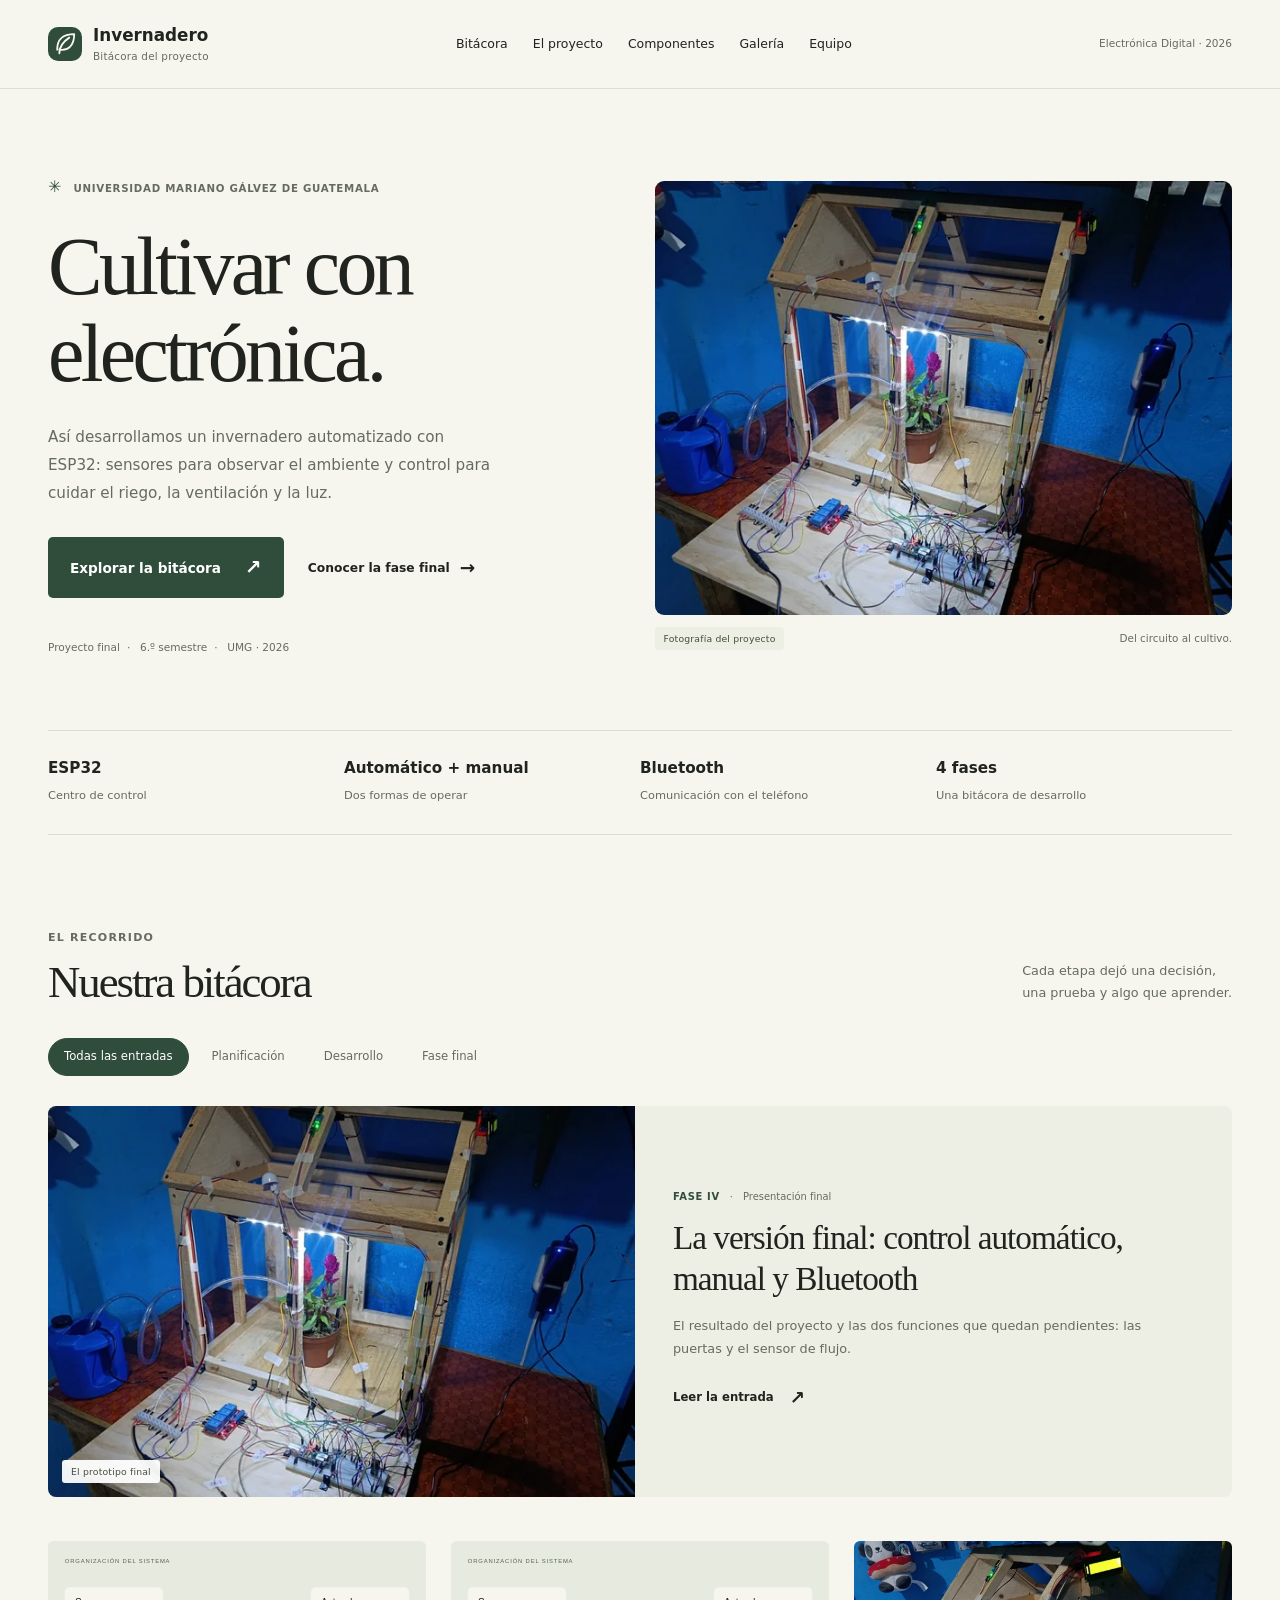
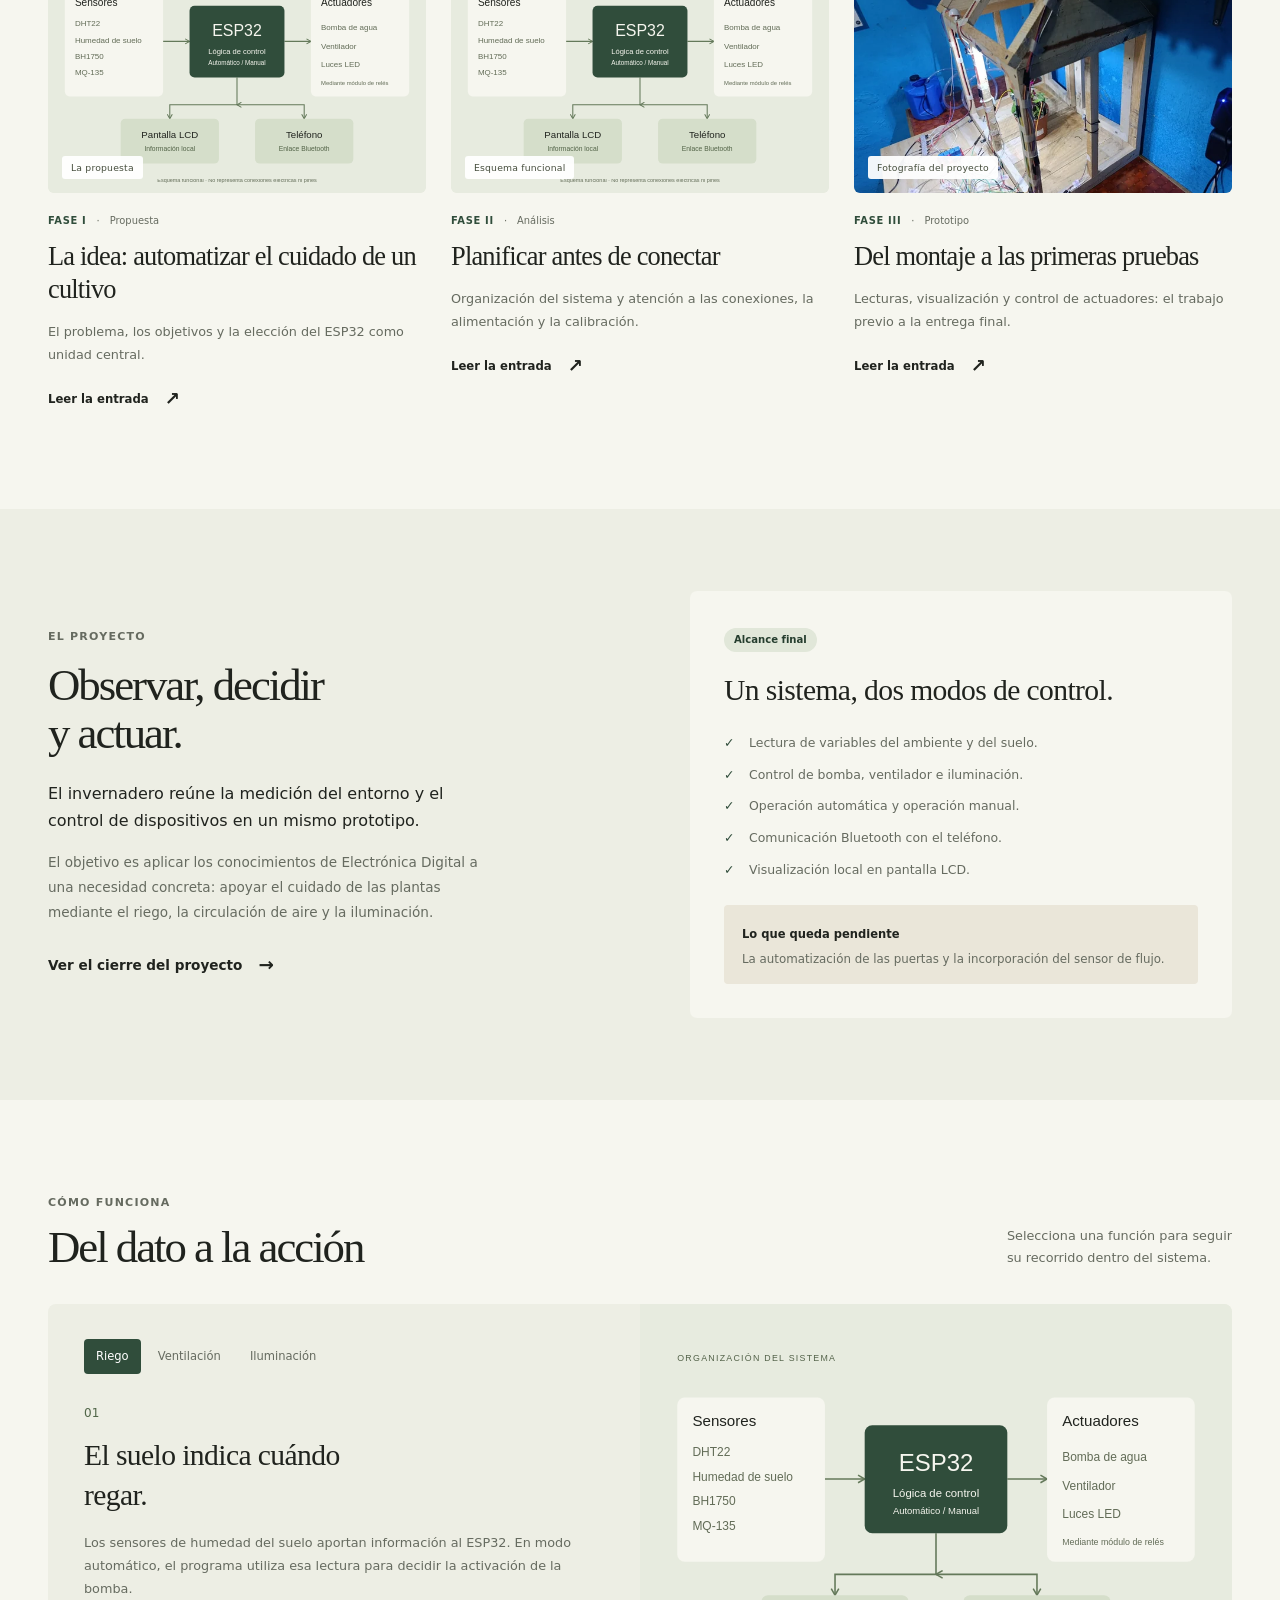
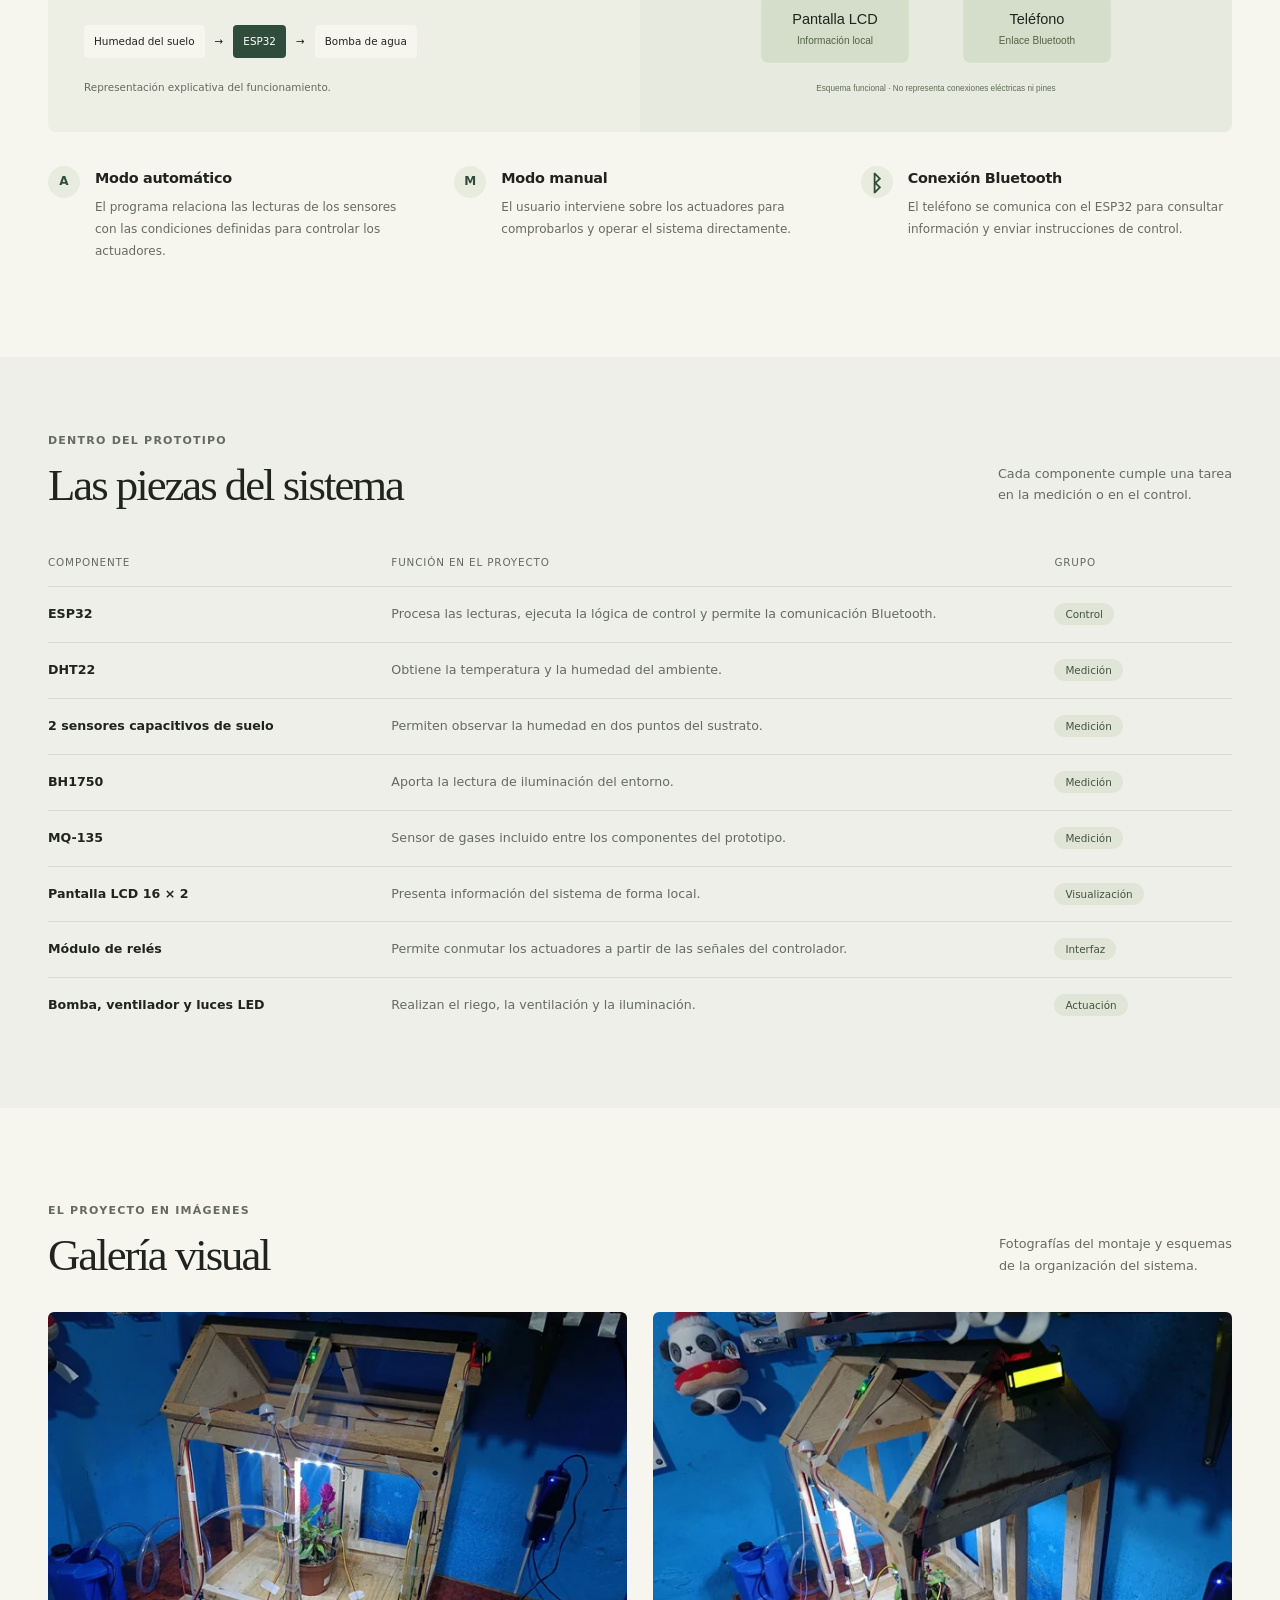
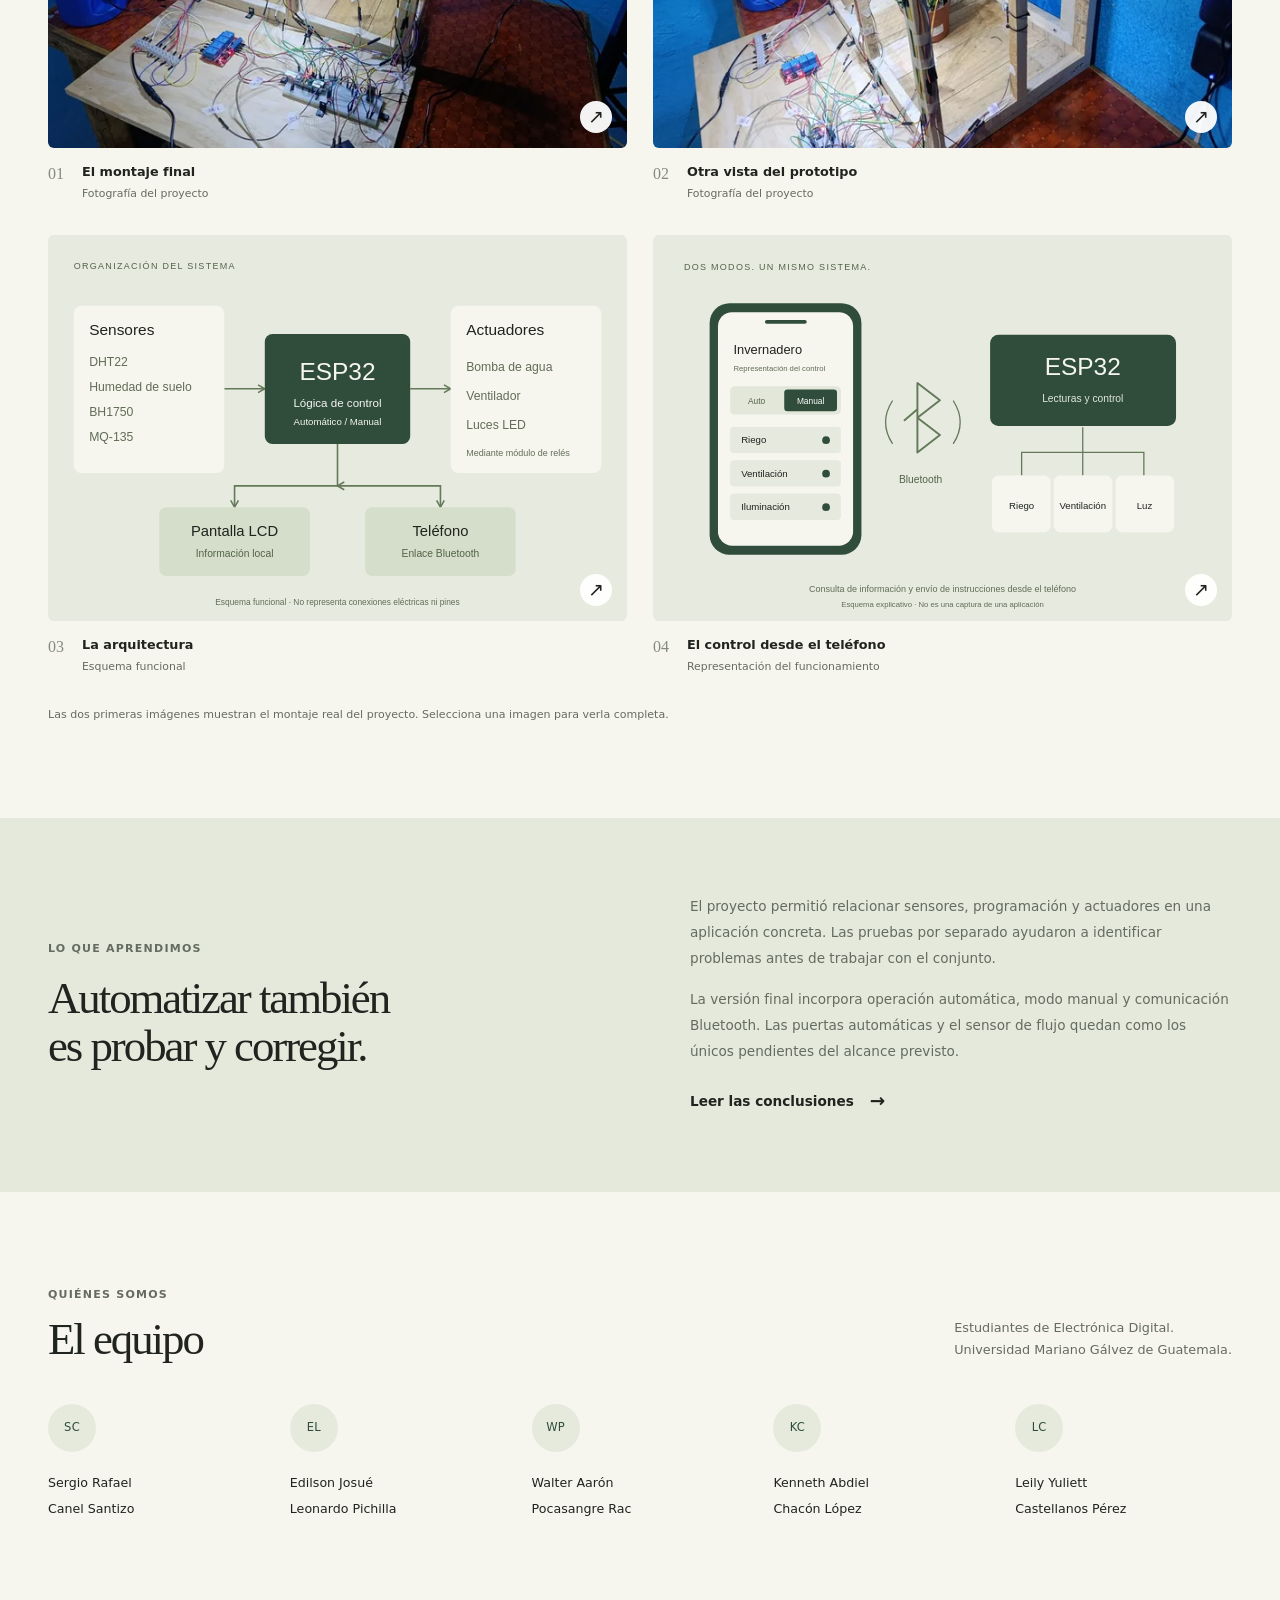
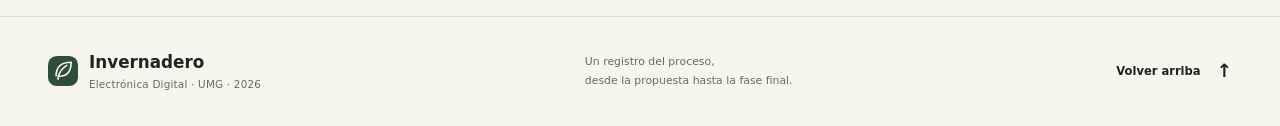
==== commit f87ce140: "imagenes y correcciones" ====
--- a/index.html
+++ b/index.html
@@ -32,8 +32,8 @@
         <div class="hero-meta"><span>Proyecto final</span><span>6.º semestre</span><span>UMG · 2026</span></div>
       </div>
       <figure class="hero-visual">
-        <img src="assets/img/foto-invernadero.svg" alt="Espacio reservado para una fotografía real del invernadero." width="900" height="600" fetchpriority="high">
-        <figcaption><span class="image-label">Fotografía pendiente</span><span>Del circuito al cultivo.</span></figcaption>
+        <img class="project-photo" srcset="assets/img/invernadero-frontal-640.webp 640w, assets/img/invernadero-frontal-960.webp 960w, assets/img/invernadero-frontal.webp 1600w" sizes="(max-width: 600px) calc(100vw - 36px), (max-width: 1100px) 48vw, 560px" decoding="async" src="assets/img/invernadero-frontal.webp" alt="Vista frontal del invernadero con la planta, la iluminación LED, el depósito y el circuito de control." width="1600" height="1204" fetchpriority="high">
+        <figcaption><span class="image-label">Fotografía del proyecto</span><span>Del circuito al cultivo.</span></figcaption>
       </figure>
     </section>
     <div class="project-strip container" aria-label="Claves del proyecto">
@@ -49,11 +49,11 @@
       <p class="sr-only" id="filter-status" aria-live="polite"></p>
       <div class="post-grid">
         <article class="post-card featured" data-category="final">
-          <a class="post-image" href="fase-iv.html" tabindex="-1" aria-hidden="true"><img src="assets/img/control-bluetooth.svg" alt="" width="900" height="600" loading="lazy"><span class="image-label">Esquema del sistema</span></a>
+          <a class="post-image" href="fase-iv.html" tabindex="-1" aria-hidden="true"><img class="project-photo" src="assets/img/invernadero-frontal.webp" srcset="assets/img/invernadero-frontal-640.webp 640w, assets/img/invernadero-frontal-960.webp 960w, assets/img/invernadero-frontal.webp 1600w" sizes="(max-width: 600px) calc(100vw - 36px), 560px" alt="" width="1600" height="1204" loading="lazy" decoding="async"><span class="image-label">El prototipo final</span></a>
           <div class="post-body"><div class="post-meta"><span>Fase IV</span><span>Presentación final</span></div><h3><a href="fase-iv.html">La versión final: control automático, manual y Bluetooth</a></h3><p>El resultado del proyecto y las dos funciones que quedan pendientes: las puertas y el sensor de flujo.</p><a class="read-link" href="fase-iv.html">Leer la entrada <span aria-hidden="true">↗</span></a></div>
         </article>
         <article class="post-card" data-category="planificacion">
-          <a class="post-image" href="fase-i.html" tabindex="-1" aria-hidden="true"><img src="assets/img/foto-invernadero.svg" alt="" width="900" height="600" loading="lazy"><span class="image-label">Fotografía pendiente</span></a>
+          <a class="post-image" href="fase-i.html" tabindex="-1" aria-hidden="true"><img src="assets/img/arquitectura.svg" alt="" width="900" height="600" loading="lazy"><span class="image-label">La propuesta</span></a>
           <div class="post-body"><div class="post-meta"><span>Fase I</span><span>Propuesta</span></div><h3><a href="fase-i.html">La idea: automatizar el cuidado de un cultivo</a></h3><p>El problema, los objetivos y la elección del ESP32 como unidad central.</p><a class="read-link" href="fase-i.html">Leer la entrada <span aria-hidden="true">↗</span></a></div>
         </article>
         <article class="post-card" data-category="planificacion">
@@ -61,7 +61,7 @@
           <div class="post-body"><div class="post-meta"><span>Fase II</span><span>Análisis</span></div><h3><a href="fase-ii.html">Planificar antes de conectar</a></h3><p>Organización del sistema y atención a las conexiones, la alimentación y la calibración.</p><a class="read-link" href="fase-ii.html">Leer la entrada <span aria-hidden="true">↗</span></a></div>
         </article>
         <article class="post-card" data-category="desarrollo">
-          <a class="post-image" href="fase-iii.html" tabindex="-1" aria-hidden="true"><img src="assets/img/foto-pruebas.svg" alt="" width="900" height="600" loading="lazy"><span class="image-label">Fotografía pendiente</span></a>
+          <a class="post-image" href="fase-iii.html" tabindex="-1" aria-hidden="true"><img class="project-photo" srcset="assets/img/invernadero-lateral-640.webp 640w, assets/img/invernadero-lateral-960.webp 960w, assets/img/invernadero-lateral.webp 1600w" sizes="(max-width: 600px) calc(100vw - 36px), (max-width: 1100px) 48vw, 560px" decoding="async" src="assets/img/invernadero-lateral.webp" alt="" width="1600" height="1204" loading="lazy"><span class="image-label">Fotografía del proyecto</span></a>
           <div class="post-body"><div class="post-meta"><span>Fase III</span><span>Prototipo</span></div><h3><a href="fase-iii.html">Del montaje a las primeras pruebas</a></h3><p>Lecturas, visualización y control de actuadores: el trabajo previo a la entrega final.</p><a class="read-link" href="fase-iii.html">Leer la entrada <span aria-hidden="true">↗</span></a></div>
         </article>
       </div>
@@ -98,14 +98,14 @@
     </div></section>
 
     <section class="section container" id="galeria" aria-labelledby="galeria-title">
-      <div class="section-heading"><div><p class="eyebrow">El proyecto en imágenes</p><h2 id="galeria-title">Galería visual</h2></div><p>Espacios para fotografías y esquemas<br>de la organización del sistema.</p></div>
+      <div class="section-heading"><div><p class="eyebrow">El proyecto en imágenes</p><h2 id="galeria-title">Galería visual</h2></div><p>Fotografías del montaje y esquemas<br>de la organización del sistema.</p></div>
       <div class="gallery-grid">
-        <figure><a class="gallery-link" href="assets/img/foto-invernadero.svg" data-gallery data-caption="Fotografía del invernadero · Espacio reservado."><img src="assets/img/foto-invernadero.svg" width="900" height="600" alt="Espacio reservado para una fotografía real del invernadero." loading="lazy"><span class="zoom-label" aria-hidden="true">↗</span></a><figcaption><span class="gallery-number">01</span><div><strong>La idea del invernadero</strong><span>Fotografía pendiente</span></div></figcaption></figure>
-        <figure><a class="gallery-link" href="assets/img/foto-pruebas.svg" data-gallery data-caption="Montaje y pruebas · Espacio reservado para fotografía."><img src="assets/img/foto-pruebas.svg" width="900" height="600" alt="Espacio reservado para una fotografía del montaje y las pruebas." loading="lazy"><span class="zoom-label" aria-hidden="true">↗</span></a><figcaption><span class="gallery-number">02</span><div><strong>El trabajo en mesa</strong><span>Fotografía pendiente</span></div></figcaption></figure>
+        <figure><a class="gallery-link" href="assets/img/invernadero-frontal.webp" data-gallery data-caption="Vista frontal del prototipo final: planta, iluminación, depósito y circuito de control."><img class="project-photo" srcset="assets/img/invernadero-frontal-640.webp 640w, assets/img/invernadero-frontal-960.webp 960w, assets/img/invernadero-frontal.webp 1600w" sizes="(max-width: 600px) calc(100vw - 36px), (max-width: 1100px) 48vw, 560px" decoding="async" src="assets/img/invernadero-frontal.webp" width="1600" height="1204" alt="Vista frontal del invernadero con la planta, la iluminación LED, el depósito y el circuito de control." loading="lazy"><span class="zoom-label" aria-hidden="true">↗</span></a><figcaption><span class="gallery-number">01</span><div><strong>El montaje final</strong><span>Fotografía del proyecto</span></div></figcaption></figure>
+        <figure><a class="gallery-link" href="assets/img/invernadero-lateral.webp" data-gallery data-caption="Vista lateral del prototipo final: estructura, pantalla LCD y distribución del cableado."><img class="project-photo" srcset="assets/img/invernadero-lateral-640.webp 640w, assets/img/invernadero-lateral-960.webp 960w, assets/img/invernadero-lateral.webp 1600w" sizes="(max-width: 600px) calc(100vw - 36px), (max-width: 1100px) 48vw, 560px" decoding="async" src="assets/img/invernadero-lateral.webp" width="1600" height="1204" alt="Vista lateral de la estructura de madera, la pantalla LCD y el cableado del invernadero." loading="lazy"><span class="zoom-label" aria-hidden="true">↗</span></a><figcaption><span class="gallery-number">02</span><div><strong>Otra vista del prototipo</strong><span>Fotografía del proyecto</span></div></figcaption></figure>
         <figure><a class="gallery-link" href="assets/img/arquitectura.svg" data-gallery data-caption="Organización del sistema · Esquema funcional, no diagrama de cableado."><img src="assets/img/arquitectura.svg" width="900" height="600" alt="Sensores, ESP32, actuadores, LCD y enlace Bluetooth organizados en un esquema funcional." loading="lazy"><span class="zoom-label" aria-hidden="true">↗</span></a><figcaption><span class="gallery-number">03</span><div><strong>La arquitectura</strong><span>Esquema funcional</span></div></figcaption></figure>
         <figure><a class="gallery-link" href="assets/img/control-bluetooth.svg" data-gallery data-caption="Control manual y Bluetooth · Representación de las funciones; no es una captura de una aplicación."><img src="assets/img/control-bluetooth.svg" width="900" height="600" alt="Esquema de un teléfono conectado por Bluetooth al ESP32 para consultar información y controlar riego, ventilación y luz." loading="lazy"><span class="zoom-label" aria-hidden="true">↗</span></a><figcaption><span class="gallery-number">04</span><div><strong>El control desde el teléfono</strong><span>Representación del funcionamiento</span></div></figcaption></figure>
       </div>
-      <p class="gallery-note">Los espacios reservados se completarán con fotografías del proyecto.</p>
+      <p class="gallery-note">Las dos primeras imágenes muestran el montaje real del proyecto. Selecciona una imagen para verla completa.</p>
     </section>
 
     <section class="closing-section"><div class="container closing-layout"><div><p class="eyebrow">Lo que aprendimos</p><h2>Automatizar también<br>es probar y corregir.</h2></div><div><p>El proyecto permitió relacionar sensores, programación y actuadores en una aplicación concreta. Las pruebas por separado ayudaron a identificar problemas antes de trabajar con el conjunto.</p><p>La versión final incorpora operación automática, modo manual y comunicación Bluetooth. Las puertas automáticas y el sensor de flujo quedan como los únicos pendientes del alcance previsto.</p><a class="text-link" href="fase-iv.html#conclusiones">Leer las conclusiones <span aria-hidden="true">→</span></a></div></div></section>
--- a/assets/styles.css
+++ b/assets/styles.css
@@ -15,3 +15,12 @@
 @media(max-width:600px){html{scroll-padding-top:85px}.container{width:calc(100% - 36px)}.header-inner{min-height:72px}.brand img{width:29px;height:29px}.brand-sub{font-size:.6rem}.menu-toggle{display:block;margin-left:auto}.main-nav{display:none;position:absolute;top:72px;left:0;right:0;padding:12px 24px 22px;background:var(--paper);border-bottom:1px solid var(--line);font-size:.88rem}.main-nav.open{display:flex;flex-direction:column;align-items:stretch;gap:0}.main-nav a{padding:10px 0}.hero{grid-template-columns:1fr;padding-block:29px 32px;gap:28px}.hero-copy{padding:0}.hero .eyebrow{font-size:.55rem;letter-spacing:.065em;margin-bottom:20px}h1{font-size:clamp(3.6rem,15vw,4.8rem)}.hero-description{font-size:.87rem;line-height:1.8;max-width:430px}.hero-actions{gap:19px}.hero-actions .text-link{font-size:.72rem}.hero-meta{margin-top:25px;gap:22px;font-size:.61rem}.hero-visual>img{aspect-ratio:1.3;border-radius:6px}.hero-visual figcaption>span:last-child{display:inline}.project-strip{grid-template-columns:repeat(2,1fr);row-gap:23px;padding-block:24px}.project-strip strong{font-size:.81rem}.project-strip span{font-size:.64rem}.section{padding-block:53px}.eyebrow{font-size:.63rem}.section-heading{display:block;margin-bottom:25px}.section-heading>p{font-size:.77rem;margin-top:17px}.section-heading>p br{display:none}h2{font-size:2.55rem}.filters{gap:3px;margin-block:24px}.filter{font-size:.66rem;padding:7px 10px}.post-grid{grid-template-columns:1fr;gap:32px}.post-card.featured{grid-column:auto;display:block;margin-bottom:0}.featured .post-body{padding:25px}.featured h3{font-size:1.95rem}.post-body h3{font-size:1.8rem}.post-body>p{font-size:.8rem}.post-meta{font-size:.65rem}.read-link{font-size:.77rem}.post-image .image-label{font-size:.59rem}.project-layout,.closing-layout{grid-template-columns:1fr;gap:32px}.project-section{padding-block:52px}.project-layout .section-intro{font-size:1rem}.project-layout>div>p:not(.eyebrow):not(.section-intro){font-size:.84rem}.project-summary{padding:26px}.project-summary h3{font-size:1.85rem}.check-list li{font-size:.78rem}.pending-note p{font-size:.76rem}.system-content{padding:25px}.system-visual,.system-visual img{height:240px}.system-tabs{gap:1px;margin-bottom:24px}.system-tab{font-size:.7rem;padding:8px 10px}.system-content h3{font-size:1.8rem}.system-content p{font-size:.79rem}.signal-path{font-size:.59rem;gap:5px}.signal-path>span:not([aria-hidden]),.signal-path>strong{padding:7px}.mode-grid{margin-top:28px}.components-section{padding-block:50px}.component-table{font-size:.75rem;min-width:530px}.component-table tbody th,.component-table td{padding-block:14px}.gallery-grid{grid-template-columns:1fr;gap:26px}.gallery-grid figcaption strong{font-size:.83rem}.gallery-note{font-size:.68rem;line-height:1.8}.closing-section{padding-block:50px}.closing-layout p:not(.eyebrow){font-size:.84rem}.team-list{grid-template-columns:repeat(2,1fr);margin-top:28px;gap:28px 18px}.team-list strong{font-size:.77rem}.team-list li>span{width:42px;height:42px;margin-bottom:12px}.footer-inner{align-items:flex-start;flex-wrap:wrap;gap:25px}.footer-inner>p{display:none}.footer-inner .text-link{font-size:.65rem;margin-top:8px;margin-left:auto}.lightbox{padding:12px;width:96vw}.lightbox-bottom{gap:8px}.lightbox-bottom p{font-size:.62rem}.lightbox-bottom button{padding:6px;min-width:29px}.article-header{padding:30px 0}.breadcrumb{margin-bottom:30px}.article-header h1{font-size:2.9rem}.article-lead{font-size:.91rem}.article-byline{font-size:.62rem;gap:10px}.article-cover img{aspect-ratio:1.4}.article-cover figcaption{font-size:.62rem}.article-layout{margin:30px auto 45px;gap:28px}.article-content h2{font-size:1.8rem;margin-top:33px}.article-content p{font-size:.87rem;line-height:1.9}.article-content ul,.article-content ol{font-size:.84rem}.article-content table{font-size:.69rem}.article-content th,.article-content td{padding:9px 8px}.article-navigation{margin-bottom:40px;gap:20px}.article-navigation a{font-size:.72rem}.article-callout{padding:19px}.article-callout p{font-size:.8rem}}
 @media(prefers-reduced-motion:reduce){html{scroll-behavior:auto}*,*:before,*:after{transition:none!important;animation:none!important}}
 @media print{.site-header,.filters,.hero-actions,.lightbox,.article-toc,.article-navigation,.article-home,.site-footer,.system-tabs{display:none!important}body{background:#fff;color:#000}.container{width:100%}.section{padding:25px 0}.hero{padding-top:0}h1{font-size:40pt}h2{font-size:25pt}.post-card,.project-summary,figure{break-inside:avoid}.article-layout{display:block;margin-top:25px}.article-header{padding-top:0}.article-content p{color:#111}.post-image img{max-height:200px}.gallery-link img{max-height:230px;object-fit:contain}.project-section,.components-section,.closing-section{background:white;padding:25px 0}.article-cover img{max-height:300px;object-fit:contain}}
+
+/* Fotografías reales del proyecto: conservar el encuadre completo. */
+.hero-visual>img.project-photo,.article-cover img.project-photo,.gallery-link img.project-photo{aspect-ratio:400/301;object-fit:contain;height:auto}
+.article-photo{margin:26px 0}
+.article-photo img{display:block;width:100%;height:auto;border-radius:6px;background:var(--cream)}
+.article-photo figcaption{margin-top:10px;font-size:.72rem;line-height:1.7;color:var(--muted)}
+/* Reproductor adaptable para el vídeo de demostración. */
+.video-frame{position:relative;aspect-ratio:16/9;margin:24px 0;overflow:hidden;border-radius:6px;background:#15241c}
+.video-frame iframe{display:block;width:100%;height:100%;border:0}
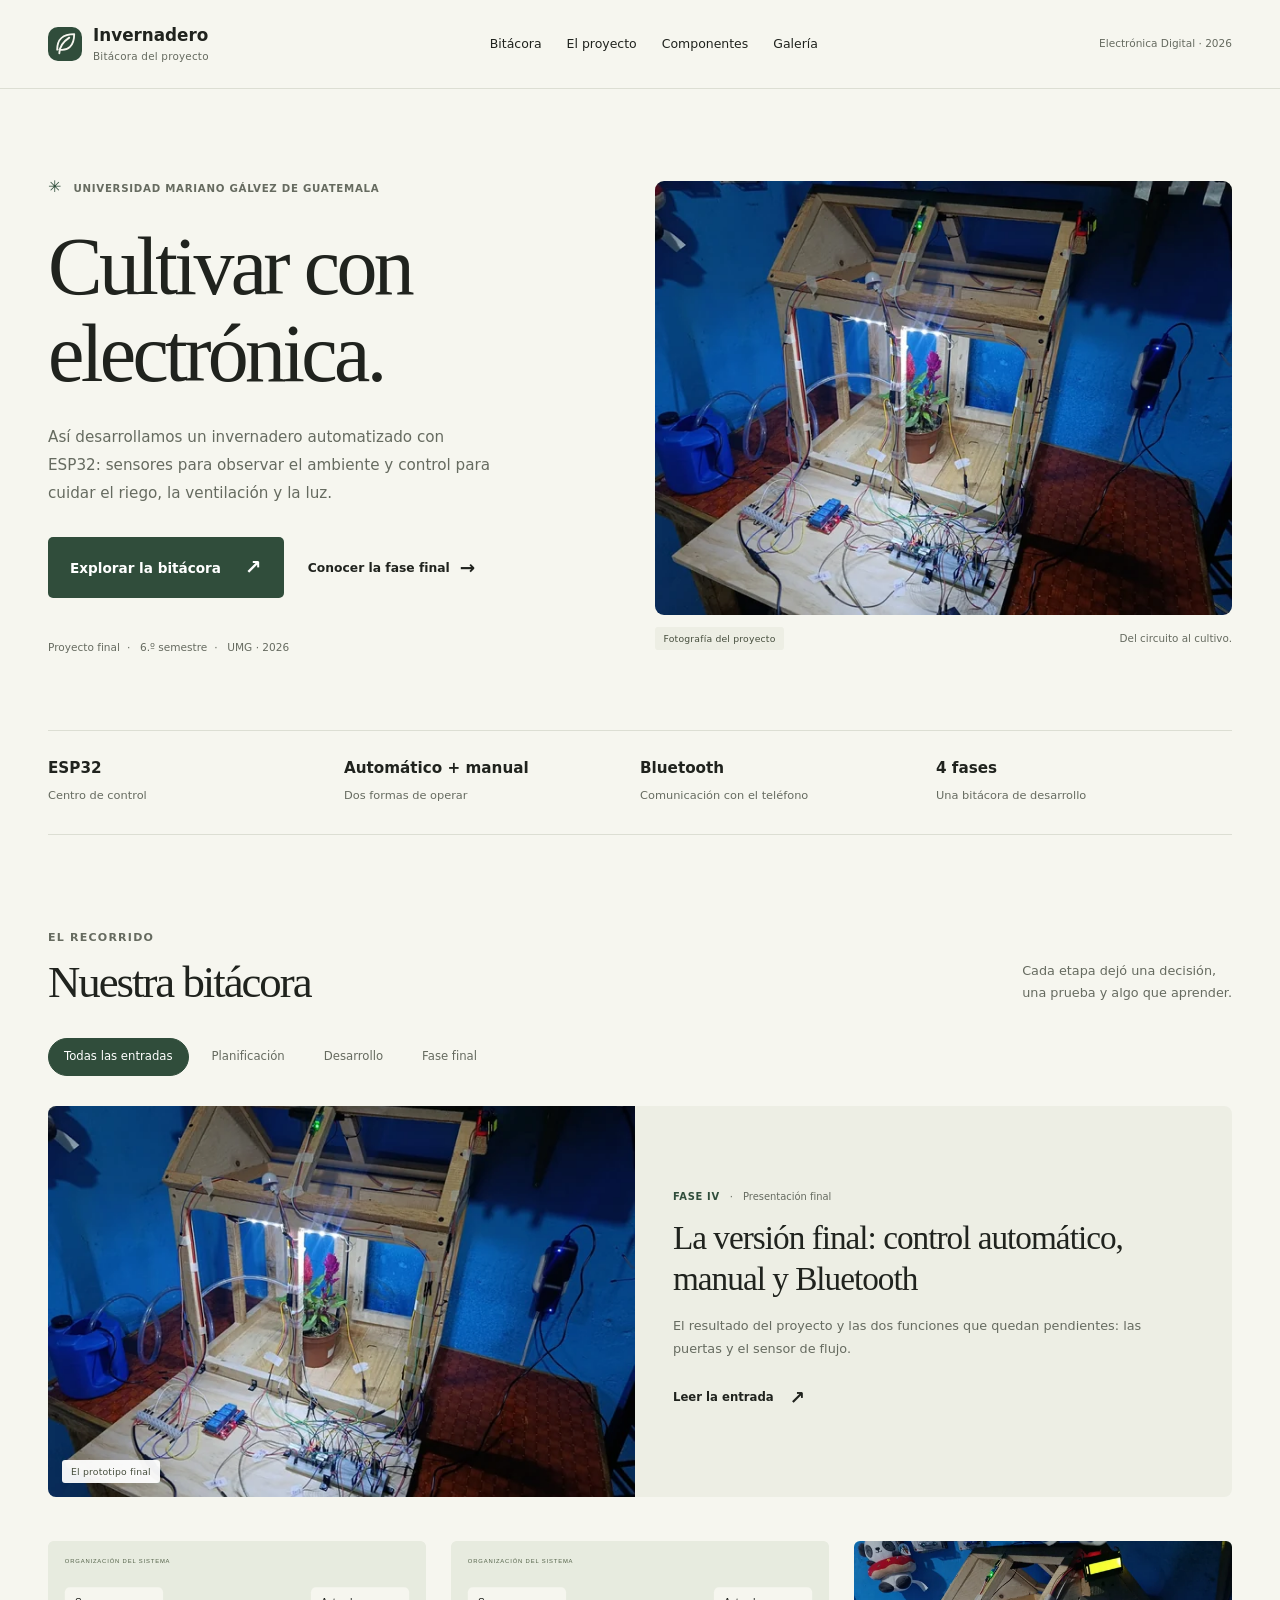
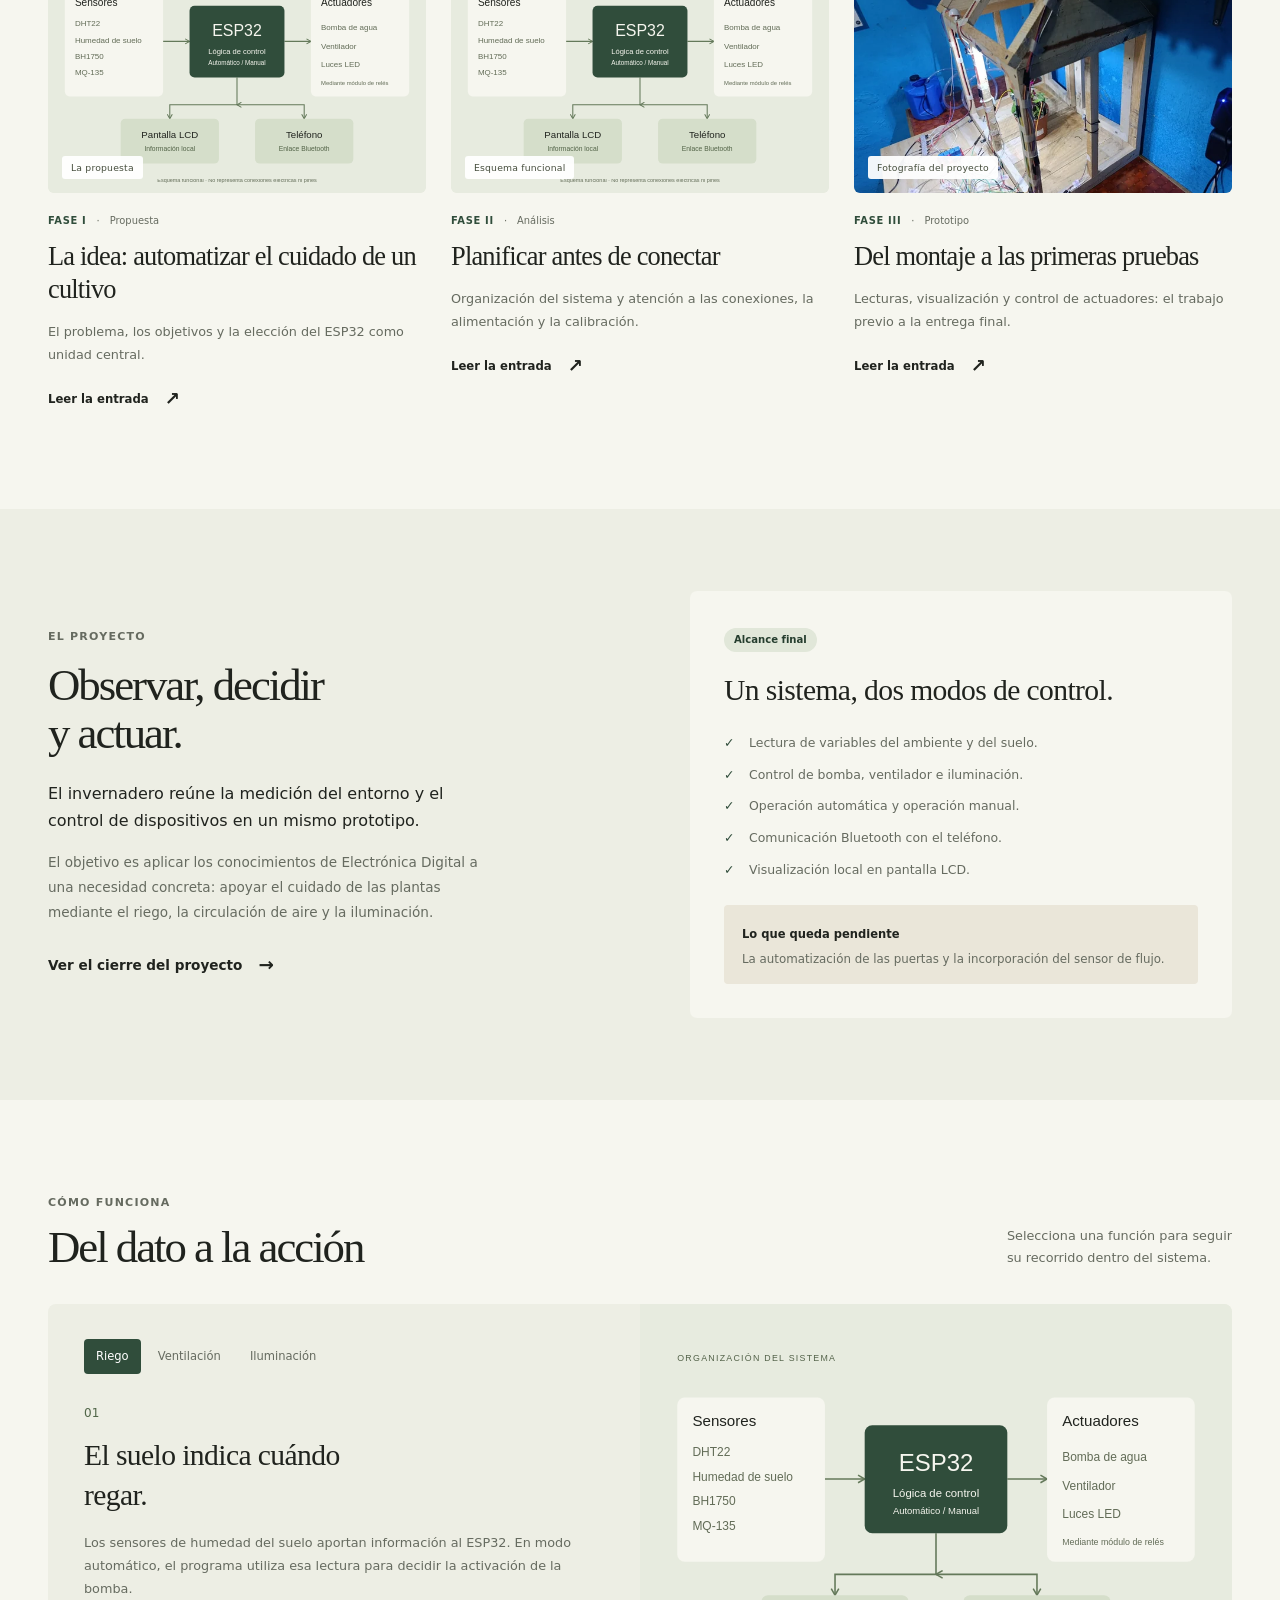
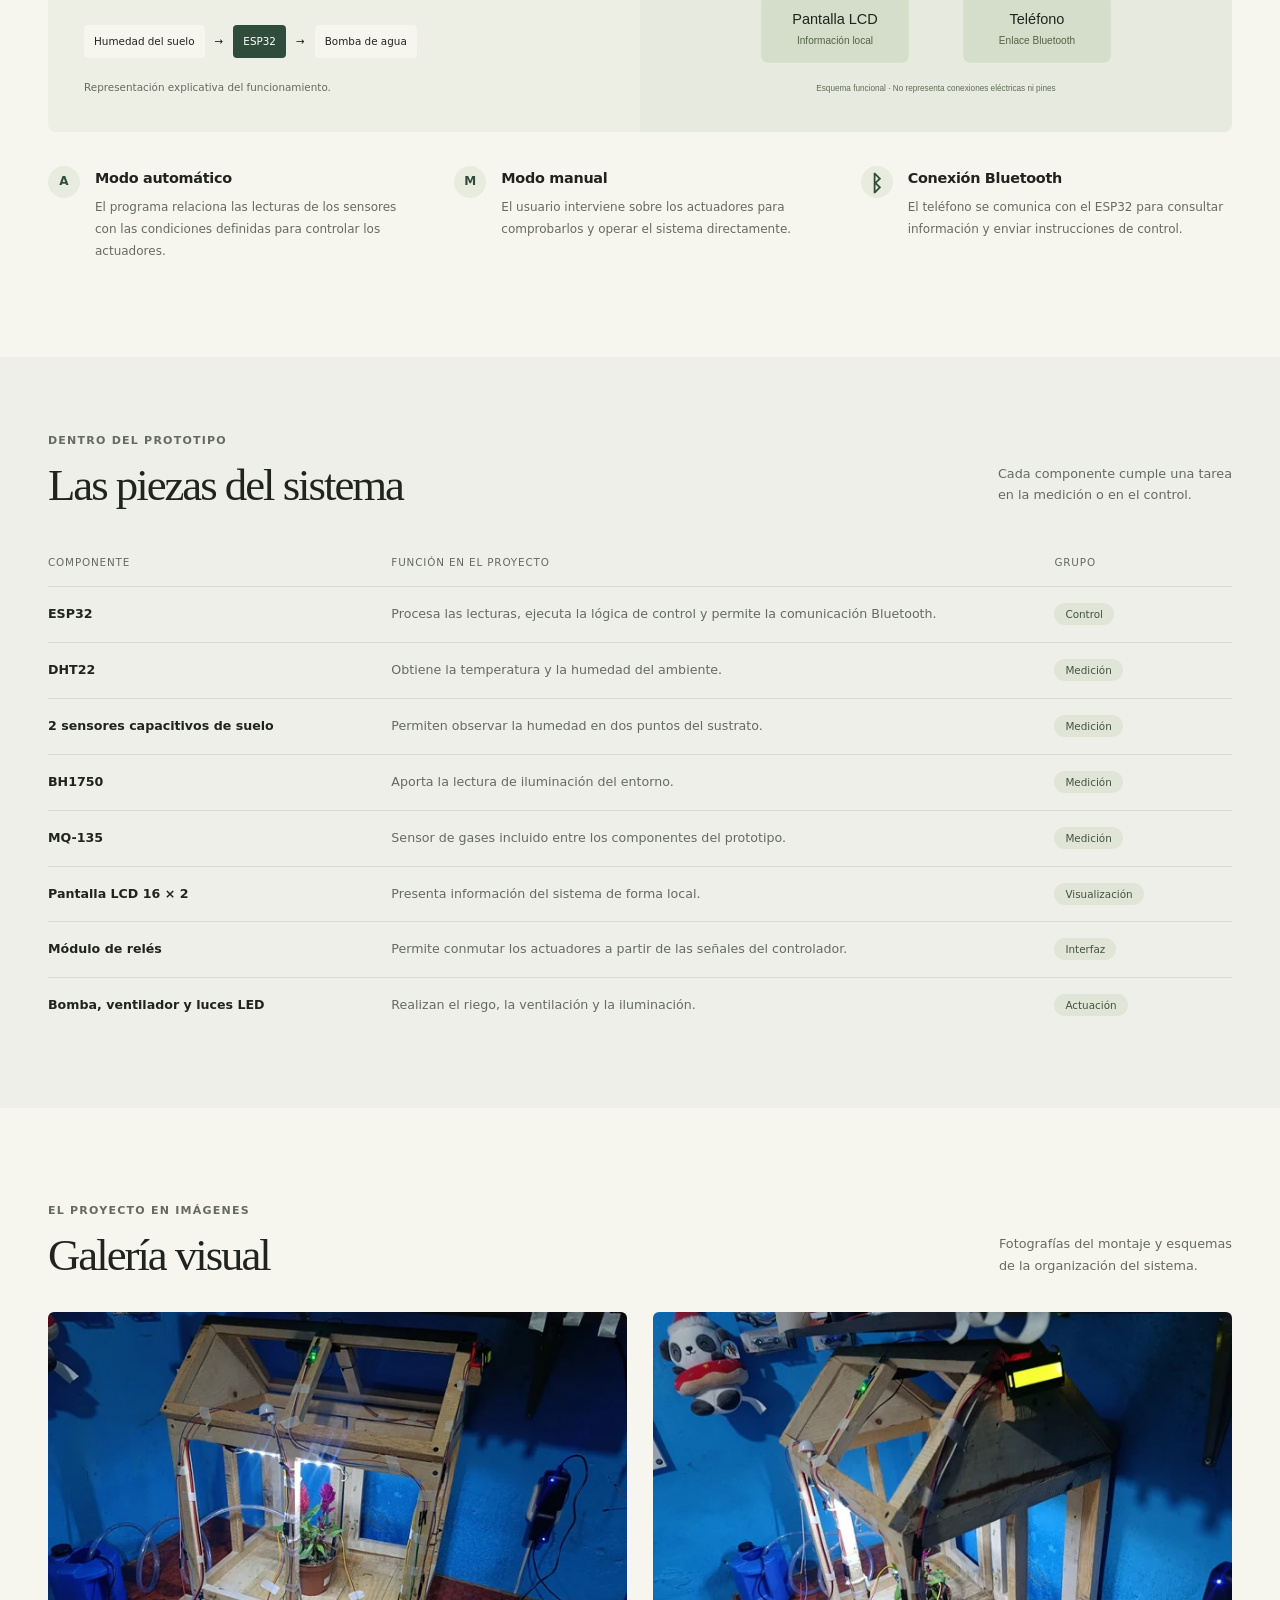
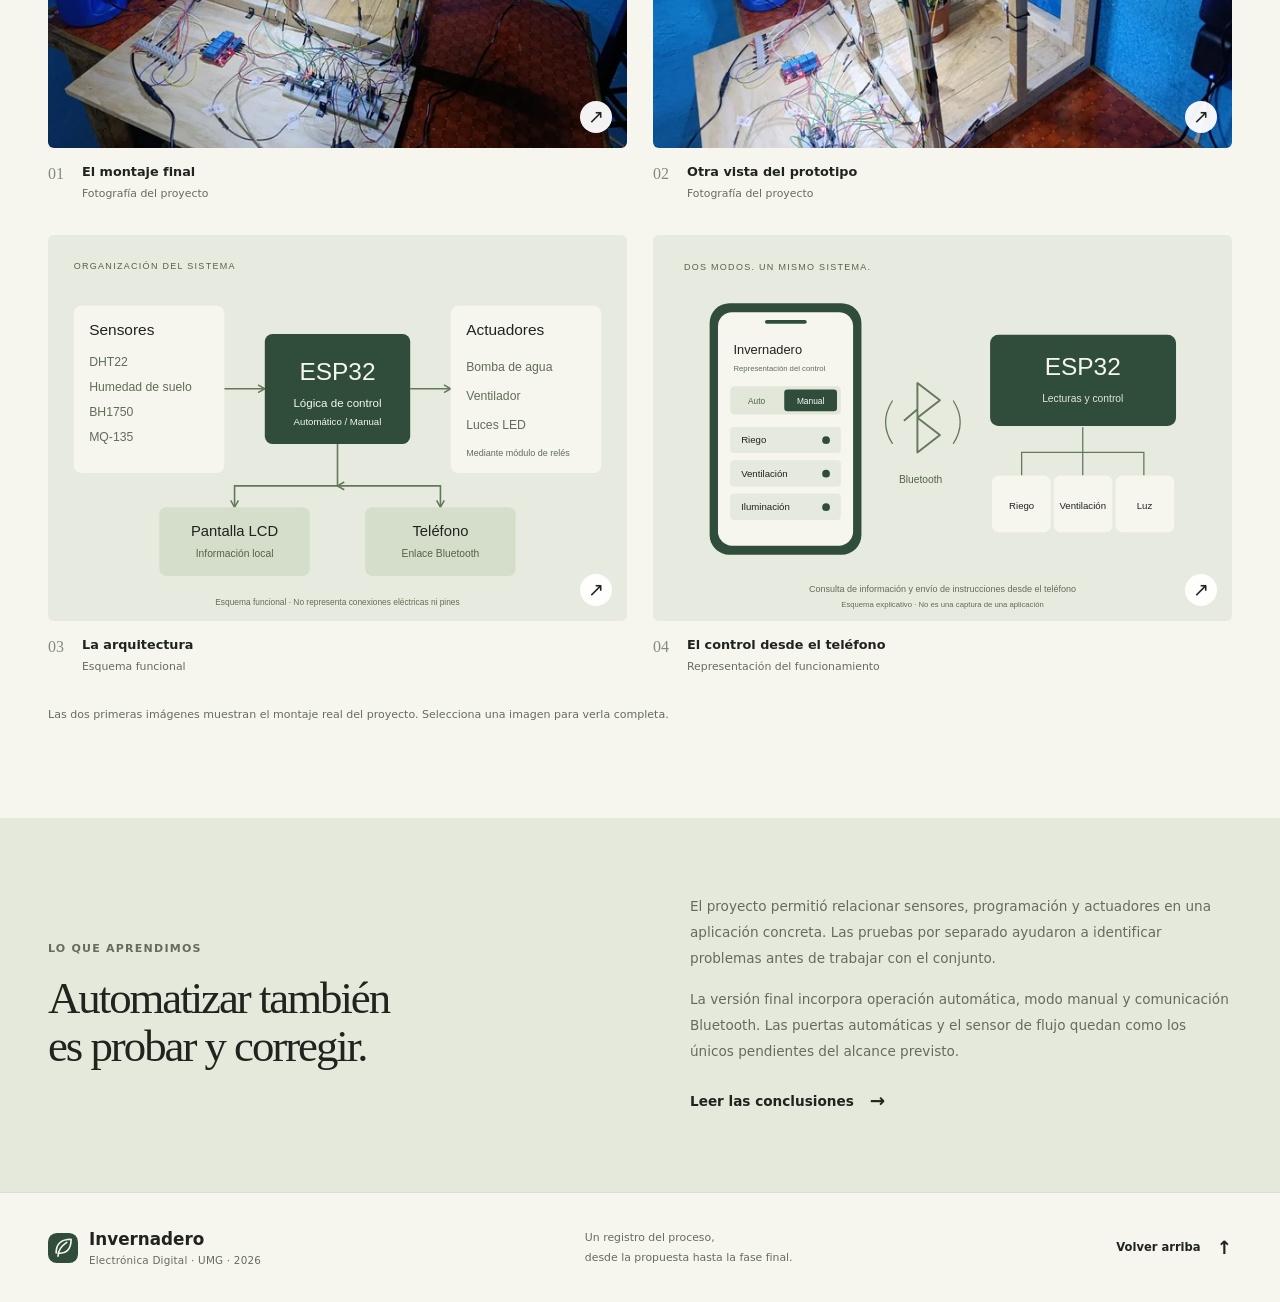
==== commit dbef68f7: "Se realiza integración de video" ====
--- a/index.html
+++ b/index.html
@@ -17,7 +17,7 @@
       <a class="brand" href="index.html" aria-label="Invernadero, inicio"><img src="assets/img/favicon.svg" width="34" height="34" alt=""><span>Invernadero<span class="brand-sub">Bitácora del proyecto</span></span></a>
       <button class="menu-toggle" type="button" aria-label="Abrir menú" aria-expanded="false" aria-controls="nav-principal"><span></span><span></span></button>
       <nav class="main-nav" id="nav-principal" aria-label="Principal">
-        <a href="#bitacora">Bitácora</a><a href="#proyecto">El proyecto</a><a href="#componentes">Componentes</a><a href="#galeria">Galería</a><a href="#equipo">Equipo</a>
+        <a href="#bitacora">Bitácora</a><a href="#proyecto">El proyecto</a><a href="#componentes">Componentes</a><a href="#galeria">Galería</a>
       </nav>
       <span class="header-note">Electrónica Digital · 2026</span>
     </div>
@@ -110,7 +110,6 @@
 
     <section class="closing-section"><div class="container closing-layout"><div><p class="eyebrow">Lo que aprendimos</p><h2>Automatizar también<br>es probar y corregir.</h2></div><div><p>El proyecto permitió relacionar sensores, programación y actuadores en una aplicación concreta. Las pruebas por separado ayudaron a identificar problemas antes de trabajar con el conjunto.</p><p>La versión final incorpora operación automática, modo manual y comunicación Bluetooth. Las puertas automáticas y el sensor de flujo quedan como los únicos pendientes del alcance previsto.</p><a class="text-link" href="fase-iv.html#conclusiones">Leer las conclusiones <span aria-hidden="true">→</span></a></div></div></section>
 
-    <section class="section container team-section" id="equipo" aria-labelledby="equipo-title"><div class="section-heading"><div><p class="eyebrow">Quiénes somos</p><h2 id="equipo-title">El equipo</h2></div><p>Estudiantes de Electrónica Digital.<br>Universidad Mariano Gálvez de Guatemala.</p></div><ul class="team-list"><li><span aria-hidden="true">SC</span><strong>Sergio Rafael<br>Canel Santizo</strong></li><li><span aria-hidden="true">EL</span><strong>Edilson Josué<br>Leonardo Pichilla</strong></li><li><span aria-hidden="true">WP</span><strong>Walter Aarón<br>Pocasangre Rac</strong></li><li><span aria-hidden="true">KC</span><strong>Kenneth Abdiel<br>Chacón López</strong></li><li><span aria-hidden="true">LC</span><strong>Leily Yuliett<br>Castellanos Pérez</strong></li></ul></section>
   </main>
   <footer class="site-footer"><div class="container footer-inner"><a class="brand" href="index.html"><img src="assets/img/favicon.svg" width="30" height="30" alt=""><span>Invernadero<span class="brand-sub">Electrónica Digital · UMG · 2026</span></span></a><p>Un registro del proceso,<br>desde la propuesta hasta la fase final.</p><a class="text-link" href="#contenido">Volver arriba <span aria-hidden="true">↑</span></a></div></footer>
   <dialog class="lightbox" aria-labelledby="lightbox-caption"><div class="lightbox-toolbar"><span id="lightbox-count"></span><button type="button" class="lightbox-close" aria-label="Cerrar imagen">Cerrar <span aria-hidden="true">×</span></button></div><img id="lightbox-image" alt=""><div class="lightbox-bottom"><button type="button" class="lightbox-prev" aria-label="Imagen anterior">←</button><p id="lightbox-caption"></p><button type="button" class="lightbox-next" aria-label="Imagen siguiente">→</button></div></dialog>
